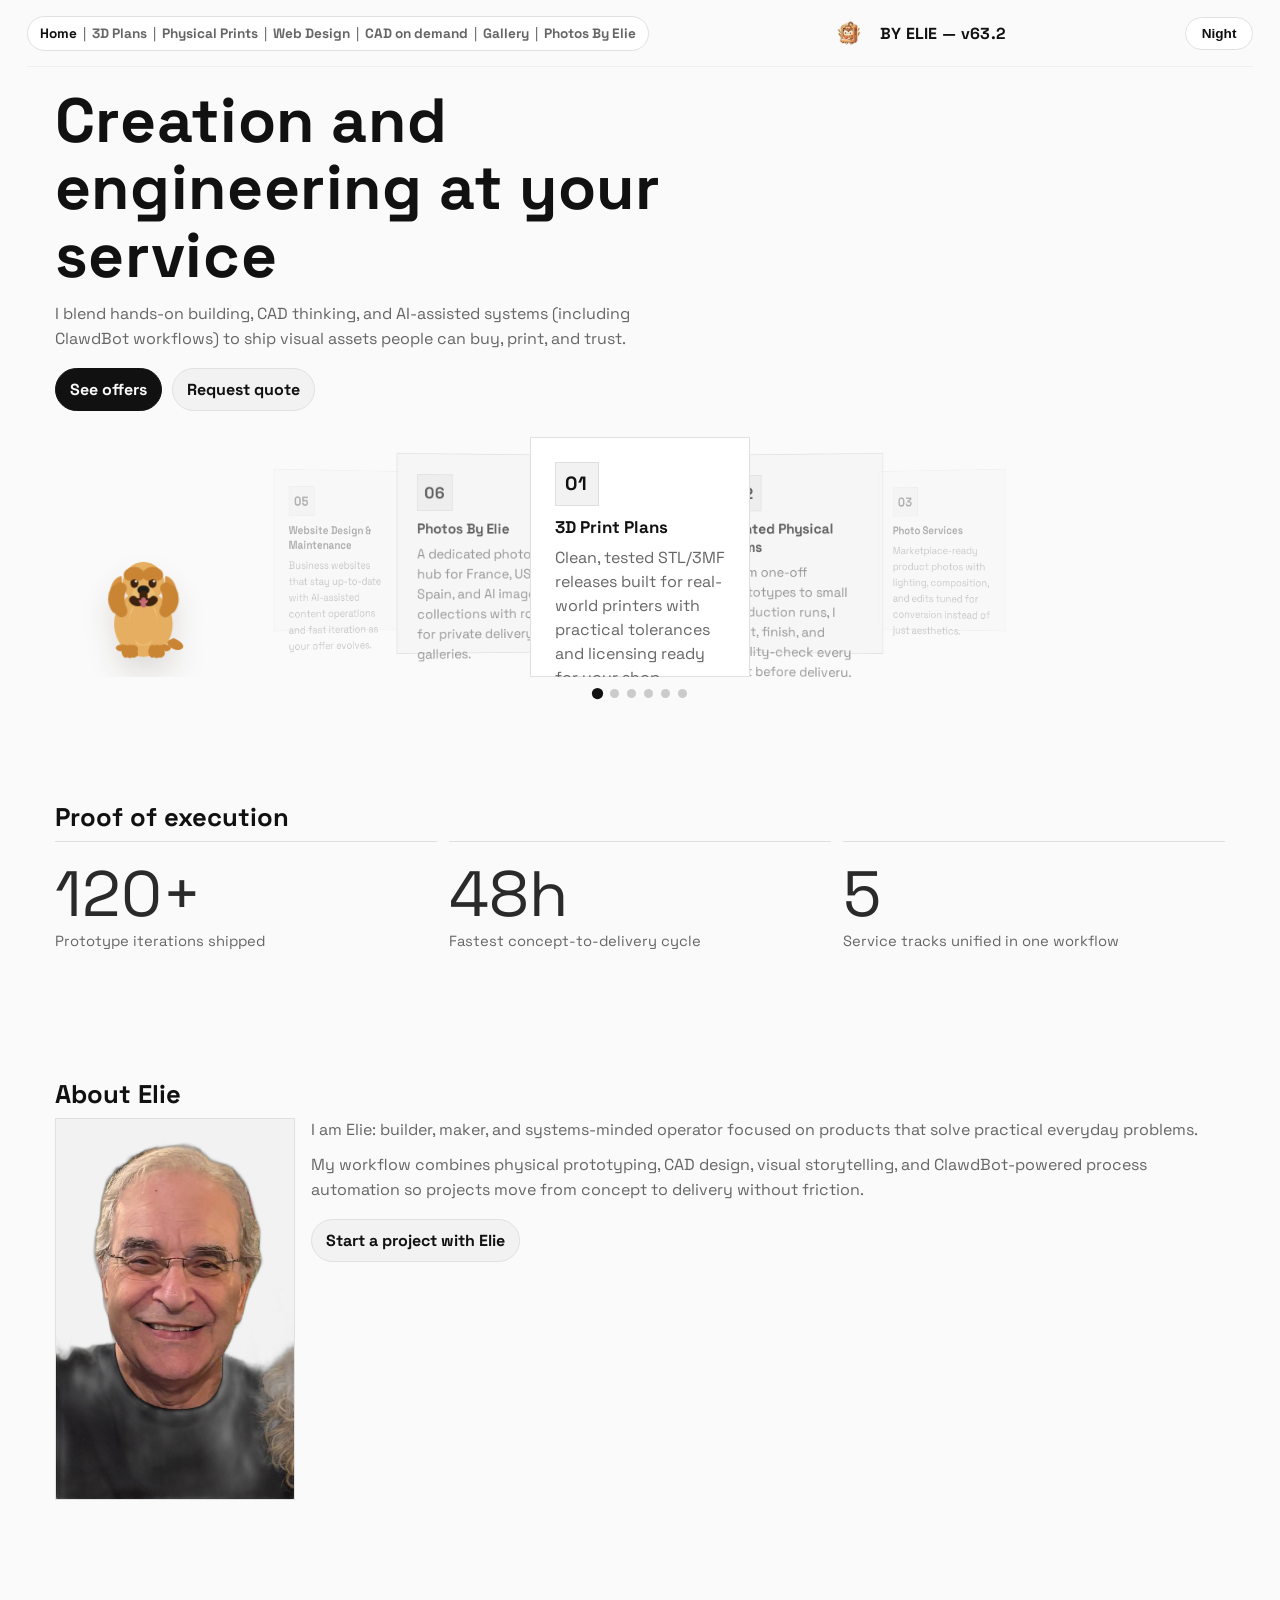
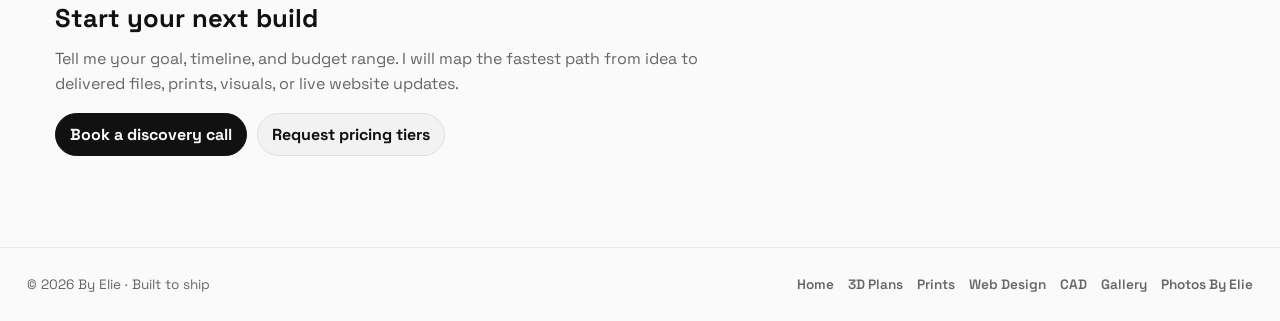
==== index.html @ f73eafbb "byelie: publish Photos By Elie galleries" ====
<!doctype html>
<html lang="en" data-theme="light">
<head>
  <meta charset="utf-8"/>
  <meta name="viewport" content="width=device-width,initial-scale=1"/>
  <title>By Elie | Creator Portfolio</title>
  <meta name="description" content="By Elie is a creator portfolio for practical 3D print plans, physical prints, CAD modeling, Photos By Elie galleries, and lightweight website maintenance."/>
  <meta property="og:title" content="By Elie | Creator Portfolio"/>
  <meta property="og:description" content="By Elie is a creator portfolio for practical 3D print plans, physical prints, CAD modeling, Photos By Elie galleries, and lightweight website maintenance."/>
  <meta property="og:type" content="website"/>
  <meta property="og:url" content="https://ec92009.github.io/byElie/"/>
  <meta property="og:image" content="https://ec92009.github.io/byElie/assets/byelie-logo.png"/>
  <meta name="twitter:card" content="summary"/>
  <link rel="canonical" href="https://ec92009.github.io/byElie/"/>
  <link rel="icon" type="image/png" sizes="512x512" href="./assets/byelie-logo.png" />
  <script>
    (() => {
      try {
        const saved = localStorage.getItem('byelie-theme');
        if (saved === 'light' || saved === 'dark') document.documentElement.dataset.theme = saved;
      } catch {}
    })();
  </script>
  <link rel="stylesheet" href="./shared.css?v=63.2"/>
  <link rel="stylesheet" href="./styles.css?v=63.2"/>
  <link rel="preconnect" href="https://fonts.googleapis.com">
  <link rel="preconnect" href="https://fonts.gstatic.com" crossorigin>
  <link href="https://fonts.googleapis.com/css2?family=Space+Grotesk:wght@400;500;600;700;800&display=swap" rel="stylesheet">
</head>
<body>
  <a class="skip-link" href="#main-content">Skip to content</a>
  <header class="topbar shell">
    <nav class="version-switch" aria-label="Site navigation">
      <a class="is-active" href="./">Home</a> <span>|</span>
      <a href="./plans.html">3D Plans</a> <span>|</span>
      <a href="./prints.html">Physical Prints</a> <span>|</span>
      <a href="./web-design.html">Web Design</a> <span>|</span>
      <a href="./cad-design.html">CAD on demand</a> <span>|</span>
      <a href="./gallery.html">Gallery</a> <span>|</span>
      <a href="https://ec92009.github.io/byElie/PhotosByElie/">Photos By Elie</a>
    </nav>
    <div class="brand"><img class="site-logo" src="./assets/byelie-logo.png" alt="By Elie logo" />BY ELIE — v63.2</div>
    <button class="theme-toggle" type="button" data-theme-toggle><span class="mode-light">Night</span><span class="mode-dark">Day</span></button>
  </header>
  <main id="main-content" class="shell">
    <section class="panel hero hero-home">
      <h1>Creation and engineering at your service</h1>
      <p class="lead">I blend hands-on building, CAD thinking, and AI-assisted systems (including ClawdBot workflows) to ship visual assets people can buy, print, and trust.</p>
      <div class="cta">
        <a class="btn primary" href="#offers">See offers</a>
        <a class="btn secondary" href="#contact">Request quote</a>
      </div>
    </section>
    <section id="offers" class="panel carousel" aria-label="Offerings carousel">
      <div class="carousel-wrap" data-offers-wrap tabindex="0">
        <div class="carousel-track" data-offers-track>
          <article class="card carousel-item" data-offer-item data-href="./plans.html"><div class="service-logo" aria-hidden="true">01</div><h3>3D Print Plans</h3><p>Clean, tested STL/3MF releases built for real-world printers with practical tolerances and licensing ready for your shop.</p></article>
          <article class="card carousel-item" data-offer-item data-href="./prints.html"><div class="service-logo" aria-hidden="true">02</div><h3>Printed Physical Items</h3><p>From one-off prototypes to small production runs, I print, finish, and quality-check every part before delivery.</p></article>
          <article class="card carousel-item" data-offer-item data-href="./gallery.html"><div class="service-logo" aria-hidden="true">03</div><h3>Photo Services</h3><p>Marketplace-ready product photos with lighting, composition, and edits tuned for conversion instead of just aesthetics.</p></article>
          <article class="card carousel-item" data-offer-item data-href="./cad-design.html"><div class="service-logo" aria-hidden="true">04</div><h3>CAD on demand</h3><p>Idea-to-file modeling with revision loops, printability checks, and exports your manufacturer or printer can use immediately.</p></article>
          <article class="card carousel-item" data-offer-item data-href="./web-design.html"><div class="service-logo" aria-hidden="true">05</div><h3>Website Design & Maintenance</h3><p>Business websites that stay up-to-date with AI-assisted content operations and fast iteration as your offer evolves.</p></article>
          <article class="card carousel-item" data-offer-item data-href="https://ec92009.github.io/byElie/PhotosByElie/"><div class="service-logo" aria-hidden="true">06</div><h3>Photos By Elie</h3><p>A dedicated photo hub for France, USA, Spain, and AI image collections with room for private delivery galleries.</p></article>
        </div>
        <div class="carousel-companion" data-spaniel data-state="sleeping" data-sleep-pose="false" aria-hidden="true">
          <svg class="spaniel-figure awake-pose" viewBox="0 0 1024 1024" role="presentation" focusable="false" aria-hidden="true">
            <g class="spaniel-part part-tail">
              <path d="M770 760 C860 800 875 845 820 860 C775 872 730 835 705 790 Z" fill="#C98534"/>
            </g>
            <g class="spaniel-part part-body">
              <ellipse cx="512" cy="640" rx="250" ry="280" fill="#E5AE61"/>
              <path d="M420 500 C455 455 570 455 605 500 C650 560 635 720 585 790 C555 835 470 835 440 790 C390 720 375 560 420 500 Z" fill="#F1C57F"/>
              <ellipse cx="330" cy="845" rx="54" ry="30" fill="#C98534"/>
              <ellipse cx="694" cy="845" rx="54" ry="30" fill="#C98534"/>
              <path d="M500 525 L470 600 L505 585 L480 665 L522 648 L510 740" fill="none" stroke="#E5AE61" stroke-width="18" stroke-linecap="round" stroke-linejoin="round"/>
              <path d="M524 525 L554 600 L519 585 L544 665 L502 648 L514 740" fill="none" stroke="#E5AE61" stroke-width="18" stroke-linecap="round" stroke-linejoin="round"/>
            </g>
            <g class="spaniel-part part-head">
              <circle cx="512" cy="285" r="175" fill="#E5AE61"/>
            </g>
            <g class="spaniel-part part-ears">
              <g class="spaniel-ear ear-leading">
                <path d="M325 230 C240 250 210 355 235 470 C250 540 285 585 345 580 C320 540 322 505 322 465 C322 390 338 305 325 230 Z" fill="#D69342"/>
                <path d="M278 360 C255 400 255 455 285 500" stroke="#C98534" stroke-width="12" fill="none" stroke-linecap="round"/>
                <path d="M318 335 C290 390 292 470 325 530" stroke="#C98534" stroke-width="12" fill="none" stroke-linecap="round"/>
              </g>
              <g class="spaniel-ear ear-trailing">
                <path d="M699 230 C784 250 814 355 789 470 C774 540 739 585 679 580 C704 540 702 505 702 465 C702 390 686 305 699 230 Z" fill="#D69342"/>
                <path d="M746 360 C769 400 769 455 739 500" stroke="#C98534" stroke-width="12" fill="none" stroke-linecap="round"/>
                <path d="M706 335 C734 390 732 470 699 530" stroke="#C98534" stroke-width="12" fill="none" stroke-linecap="round"/>
              </g>
            </g>
            <g class="spaniel-part part-face">
              <ellipse cx="435" cy="290" rx="34" ry="42" fill="#3C220F"/>
              <ellipse cx="589" cy="290" rx="34" ry="42" fill="#3C220F"/>
              <circle cx="448" cy="276" r="10" fill="#ffffff"/>
              <circle cx="602" cy="276" r="10" fill="#ffffff"/>
              <path d="M395 220 Q435 190 470 220" stroke="#C98534" stroke-width="12" fill="none" stroke-linecap="round"/>
              <path d="M554 220 Q589 190 629 220" stroke="#C98534" stroke-width="12" fill="none" stroke-linecap="round"/>
              <ellipse cx="512" cy="385" rx="98" ry="72" fill="#EDBD74"/>
              <ellipse cx="512" cy="350" rx="52" ry="38" fill="#1F1B17"/>
              <path d="M512 388 L512 435" stroke="#3C220F" stroke-width="8" stroke-linecap="round"/>
              <path d="M512 435 C485 462 445 462 425 435" stroke="#3C220F" stroke-width="8" fill="none" stroke-linecap="round"/>
              <path d="M512 435 C539 462 579 462 599 435" stroke="#3C220F" stroke-width="8" fill="none" stroke-linecap="round"/>
              <path d="M472 430 C475 485 550 485 552 430 C535 448 490 448 472 430 Z" fill="#E9838B"/>
              <path d="M512 435 C510 450 510 465 512 478" stroke="#C46B73" stroke-width="5" fill="none" stroke-linecap="round"/>
            </g>
            <g class="spaniel-part part-front">
              <rect x="352" y="620" width="92" height="250" rx="42" fill="#E5AE61"/>
              <rect x="580" y="620" width="92" height="250" rx="42" fill="#E5AE61"/>
              <ellipse cx="398" cy="870" rx="72" ry="40" fill="#E5AE61"/>
              <ellipse cx="626" cy="870" rx="72" ry="40" fill="#E5AE61"/>
              <path d="M365 855 Q355 875 365 892" stroke="#C98534" stroke-width="8" fill="none" stroke-linecap="round"/>
              <path d="M398 852 Q388 875 398 895" stroke="#C98534" stroke-width="8" fill="none" stroke-linecap="round"/>
              <path d="M431 855 Q421 875 431 892" stroke="#C98534" stroke-width="8" fill="none" stroke-linecap="round"/>
              <path d="M593 855 Q583 875 593 892" stroke="#C98534" stroke-width="8" fill="none" stroke-linecap="round"/>
              <path d="M626 852 Q616 875 626 895" stroke="#C98534" stroke-width="8" fill="none" stroke-linecap="round"/>
              <path d="M659 855 Q649 875 659 892" stroke="#C98534" stroke-width="8" fill="none" stroke-linecap="round"/>
            </g>
          </svg>
          <svg class="spaniel-figure sleeping-pose" viewBox="0 0 512 260" role="presentation" focusable="false" aria-hidden="true">
            <g class="spaniel-part part-body">
              <path fill="#E5AE61" d="M115 150 C95 95, 125 55, 205 48 C255 44, 290 60, 328 58 C390 54, 450 75, 462 128 C473 175, 452 208, 404 210 L170 210 C130 210, 105 188, 108 165 C110 158, 112 154, 115 150 Z"/>
            </g>
            <g class="spaniel-part part-tail">
              <path fill="#D69342" d="M104 152 C58 162, 42 195, 58 220 C71 239, 111 244, 136 230 C149 222, 153 206, 144 192 C134 177, 122 165, 104 152 Z"/>
              <path fill="#D69342" d="M70 188 C52 182, 40 184, 31 194 C42 194, 49 198, 57 206 C61 200, 65 194, 70 188 Z"/>
            </g>
            <g class="spaniel-part part-head">
              <circle cx="377" cy="123" r="66" fill="#E5AE61"/>
            </g>
            <g class="spaniel-part part-ears">
              <path fill="#D69342" d="M438 102 C465 104, 485 123, 490 148 C495 170, 491 196, 477 201 C468 205, 457 202, 448 195 C453 179, 455 161, 452 141 C449 126, 444 114, 438 102 Z"/>
              <path fill="#D69342" d="M309 87 C283 92, 266 112, 263 139 C260 164, 268 196, 284 208 C293 215, 306 214, 320 208 C311 190, 308 170, 309 150 C310 126, 314 106, 309 87 Z"/>
            </g>
            <g class="spaniel-part part-face">
              <ellipse cx="374" cy="155" rx="48" ry="30" fill="#EDBD74"/>
              <circle cx="352" cy="118" r="12" fill="#3C220F"/>
              <circle cx="405" cy="118" r="12" fill="#3C220F"/>
              <circle cx="347" cy="112" r="4" fill="#FFFFFF"/>
              <circle cx="400" cy="112" r="4" fill="#FFFFFF"/>
              <ellipse cx="377" cy="145" rx="18" ry="13" fill="#1F1B17"/>
              <path d="M377 156 L377 168" stroke="#3C220F" stroke-width="5"/>
              <path d="M377 168 C365 181, 348 181, 339 169" stroke="#3C220F" stroke-width="5" fill="none"/>
              <path d="M377 168 C389 181, 406 181, 415 169" stroke="#3C220F" stroke-width="5" fill="none"/>
              <path fill="#E9838B" d="M365 170 C364 188, 390 190, 390 171 C384 176, 371 176, 365 170 Z"/>
            </g>
            <g class="spaniel-part part-front">
              <ellipse cx="320" cy="194" rx="34" ry="20" fill="#EDBD74"/>
              <ellipse cx="423" cy="194" rx="34" ry="20" fill="#EDBD74"/>
            </g>
          </svg>
          <span class="spaniel-z">z</span>
        </div>
      </div>
      <div class="carousel-dots" data-offers-dots aria-label="Offerings pagination"></div>
    </section>
    <section class="panel metrics" id="proof">
      <h2>Proof of execution</h2>
      <div class="metrics-grid">
        <article class="metric"><span class="metric-value" data-count="120" data-suffix="+">0</span><span class="metric-label">Prototype iterations shipped</span></article>
        <article class="metric"><span class="metric-value" data-count="48" data-suffix="h">0</span><span class="metric-label">Fastest concept-to-delivery cycle</span></article>
        <article class="metric"><span class="metric-value" data-count="5" data-suffix="">0</span><span class="metric-label">Service tracks unified in one workflow</span></article>
      </div>
    </section>
    <section class="panel" id="about">
      <h2>About Elie</h2>
      <div class="about-grid">
        <img class="about-photo" src="./assets/elie-profile-nobg.png" alt="Portrait of Elie" loading="lazy" />
        <div class="about-text">
          <p>I am Elie: builder, maker, and systems-minded operator focused on products that solve practical everyday problems.</p>
          <p>My workflow combines physical prototyping, CAD design, visual storytelling, and ClawdBot-powered process automation so projects move from concept to delivery without friction.</p>
          <div class="cta"><a class="btn secondary" href="#contact">Start a project with Elie</a></div>
        </div>
      </div>
    </section>
    <section class="panel" id="contact">
      <h2>Start your next build</h2>
      <p class="lead">Tell me your goal, timeline, and budget range. I will map the fastest path from idea to delivered files, prints, visuals, or live website updates.</p>
      <div class="cta"><a class="btn primary" href="mailto:">Book a discovery call</a><a class="btn secondary" href="./plans.html">Request pricing tiers</a></div>
    </section>
  </main>
  <footer class="site-footer">
    <div class="shell">
      <p class="footer-note">© 2026 By Elie &middot; Built to ship</p>
      <nav class="footer-nav" aria-label="Footer navigation">
        <a href="./">Home</a>
        <a href="./plans.html">3D Plans</a>
        <a href="./prints.html">Prints</a>
        <a href="./web-design.html">Web Design</a>
        <a href="./cad-design.html">CAD</a>
        <a href="./gallery.html">Gallery</a>
        <a href="https://ec92009.github.io/byElie/PhotosByElie/">Photos By Elie</a>
      </nav>
    </div>
  </footer>
  <script>
    const root=document.documentElement;
    const key='byelie-theme';
    const btn=document.querySelector('[data-theme-toggle]');
    btn?.addEventListener('click',()=>{
      root.dataset.theme=root.dataset.theme==='light'?'dark':'light';
      localStorage.setItem(key,root.dataset.theme);
    });

    const offersWrap=document.querySelector('[data-offers-wrap]');
    const offersTrack=document.querySelector('[data-offers-track]');
    const offerItems=Array.from(document.querySelectorAll('[data-offer-item]'));
    const offersDots=document.querySelector('[data-offers-dots]');
    const prevBtn=document.querySelector('[data-offers-prev]');
    const nextBtn=document.querySelector('[data-offers-next]');
    const spaniel=document.querySelector('[data-spaniel]');
    const spanielSleepText=spaniel?.querySelector('.spaniel-z');

    if(offersWrap && offersTrack && offerItems.length){
      offersWrap.classList.add('is-enhanced');
      let activeIndex=0;
      const total=offerItems.length;
      let currentProfile=null;
      const wrapIndex=(n)=>((n%total)+total)%total;
      const relOffset=(index)=>{
        let d=index-activeIndex;
        if(d>total/2) d-=total;
        if(d<-total/2) d+=total;
        return d;
      };

      const updateDots=()=> {
        offersDots?.querySelectorAll('.carousel-dot').forEach((dot,i)=>{
          const on=i===activeIndex;
          dot.classList.toggle('is-active',on);
          dot.setAttribute('aria-current',on?'true':'false');
        });
      };

      const profile=()=>{
        const wrapWidth=Math.max(offersWrap.clientWidth,280);
        const viewportHeight=window.innerHeight||900;
        const compact=wrapWidth<560;
        const medium=wrapWidth<900;
        const cardWidth=compact
          ? Math.max(210,Math.min(wrapWidth-20,wrapWidth*.56))
          : medium
            ? Math.min(Math.max(wrapWidth*.32,250),wrapWidth-56)
            : Math.min(Math.max(wrapWidth*.17,220),340);
        const cardHeight=Math.round(
          Math.min(
            Math.max(cardWidth*(compact?0.82:0.72),240),
            viewportHeight*(compact?0.42:0.5),
            medium?360:430
          )
        );
        offersWrap.style.setProperty('--carousel-card-width',`${Math.round(cardWidth)}px`);
        offersWrap.style.setProperty('--carousel-card-height',`${cardHeight}px`);
        offersWrap.style.setProperty('--carousel-height',`${cardHeight}px`);
        offersWrap.style.setProperty('--carousel-perspective',`${Math.max(1200,Math.round(wrapWidth*2.6))}px`);
        offersWrap.style.setProperty('--companion-left',compact?'-190px':'14px');
        return {
          wrapWidth,
          companionLeft:compact?-190:14,
          cardWidth,
          cardHeight,
          spanielWidth:Math.round(Math.min(Math.max(cardHeight*.62,84),188)),
          tx:Math.round(Math.min(wrapWidth*(compact?0.34:medium?0.33:0.29),cardWidth*(compact?0.42:medium?0.56:0.72))),
          tz:Math.round(Math.min(Math.max(cardWidth*(compact?0.2:medium?0.25:0.33),72),220)),
          ry:compact?12:medium?16:18,
          scStep:compact?0.1:medium?0.12:0.15,
          minScale:compact?0.76:medium?0.68:0.62,
          minOpacity:compact?0.26:0.2,
          maxDepth:compact?1:2
        };
      };

      const render=()=>{
        const p=profile();
        currentProfile=p;
        offersTrack.style.transform='none';
        offerItems.forEach((item,index)=>{
          const off=relOffset(index);
          const abs=Math.abs(off);
          const tx=off*p.tx;
          const tz=-abs*p.tz;
          const ry=off*-p.ry;
          const sc=Math.max(p.minScale,1-abs*p.scStep);
          item.style.transform=`translateX(-50%) translateX(${tx}px) translateZ(${tz}px) rotateY(${ry}deg) scale(${sc})`;
          item.style.opacity=abs>p.maxDepth?'0':String(Math.max(p.minOpacity,1-abs*.34));
          item.style.zIndex=String(40-abs*10);
          item.classList.toggle('is-active',off===0);
        });
        updateDots();
      };

      const motionQuery=window.matchMedia('(prefers-reduced-motion: reduce)');
      const sleepMorphDelay=1200;
      let companionStopped=false;
      let companionAnimating=false;
      let companionTimer=null;
      const companionTimeouts=new Set();
      const queueCompanion=(fn,delay)=>{
        const id=window.setTimeout(()=>{
          companionTimeouts.delete(id);
          fn();
        },delay);
        companionTimeouts.add(id);
        return id;
      };
      const clearCompanionTimeouts=()=>{
        companionTimeouts.forEach((id)=>window.clearTimeout(id));
        companionTimeouts.clear();
      };
      const setSpanielState=(state)=>{
        if(!spaniel) return;
        spaniel.dataset.state=state;
      };
      const setSpanielSleepUi=({showText=false,canWake=false,text='Zzzz'}={})=>{
        if(!spaniel) return;
        spaniel.dataset.showSleepText=showText?'true':'false';
        spaniel.dataset.canWake=canWake?'true':'false';
        if(spanielSleepText) spanielSleepText.textContent=text;
      };
      const setSpanielSleepPose=(active)=>{
        if(!spaniel) return;
        spaniel.dataset.sleepPose=active?'true':'false';
      };
      const setSpanielX=(value)=>{
        if(!spaniel) return;
        spaniel.style.setProperty('--companion-x',`${Math.round(value)}px`);
      };
      const restSpaniel=({showText=false,canWake=false,useSleepPose=false}={})=>{
        clearCompanionTimeouts();
        companionAnimating=false;
        setSpanielX(0);
        if(spaniel) spaniel.dataset.compactCycle='false';
        setSpanielState('sleeping');
        setSpanielSleepPose(useSleepPose);
        setSpanielSleepUi({showText,canWake});
      };
      const stopSpaniel=()=>{
        if(companionStopped) return;
        companionStopped=true;
        if(companionTimer!==null){
          window.clearInterval(companionTimer);
          companionTimer=null;
        }
        restSpaniel({showText:true,canWake:true,useSleepPose:true});
      };
      const wakeSpaniel=()=>{
        if(!spaniel || !companionStopped) return;
        companionStopped=false;
        setSpanielState('sleeping');
        setSpanielSleepPose(false);
        setSpanielSleepUi({showText:false,canWake:false});
        if(companionTimer===null && !motionQuery.matches){
          companionTimer=window.setInterval(runSpanielCycle,5000);
        }
        queueCompanion(runSpanielCycle,sleepMorphDelay);
      };

      const setActive=(i)=>{
        activeIndex=wrapIndex(i);
        render();
      };

      /* Build dots */
      if(offersDots){
        offersDots.innerHTML='';
        offerItems.forEach((item,index)=>{
          const dot=document.createElement('button');
          dot.type='button';
          dot.className='carousel-dot';
          const label=item.querySelector('h3')?.textContent||`offer ${index+1}`;
          dot.setAttribute('aria-label',`Show ${label}`);
          dot.addEventListener('click',()=>setActive(index));
          offersDots.append(dot);
        });
      }

      prevBtn?.addEventListener('click',()=>setActive(activeIndex-1));
      nextBtn?.addEventListener('click',()=>setActive(activeIndex+1));

      /* Keyboard navigation */
      offersWrap.addEventListener('keydown',(e)=>{
        if(e.key==='ArrowLeft'){e.preventDefault();setActive(activeIndex-1);}
        if(e.key==='ArrowRight'){e.preventDefault();setActive(activeIndex+1);}
      });

      let wheelDeltaX=0;
      let wheelResetTimer=null;
      const carouselInView=()=>{
        const r=offersWrap.getBoundingClientRect();
        const vh=window.innerHeight||document.documentElement.clientHeight;
        return r.top < vh*0.8 && r.bottom > vh*0.2;
      };
      const spanielPushX=()=>{
        const p=currentProfile || profile();
        const compact=p.wrapWidth<560;
        const baseLeft=p.companionLeft;
        const centerCardLeft=(p.wrapWidth-p.cardWidth)/2;
        const grabEdge=compact?centerCardLeft+p.cardWidth:centerCardLeft;
        const targetLeft=grabEdge-(p.spanielWidth/2);
        const maxLeft=p.wrapWidth-p.spanielWidth-baseLeft-8;
        return Math.round(Math.min(maxLeft,Math.max(0,targetLeft-baseLeft)));
      };
      const runSpanielCycle=()=>{
        if(!spaniel || companionStopped || companionAnimating || motionQuery.matches || document.hidden || !carouselInView()) return;
        const p=currentProfile || profile();
        companionAnimating=true;
        spaniel.dataset.compactCycle=p.wrapWidth<560?'true':'false';
        setSpanielSleepPose(false);
        setSpanielSleepUi({showText:false,canWake:false});
        setSpanielState('pulling');
        setSpanielX(spanielPushX());
        const compactCycle=p.wrapWidth<560;
        const tugDelay=compactCycle?2560:1020;
        queueCompanion(()=>{
          if(companionStopped) return;
          setSpanielState('dragging');
          setActive(activeIndex+1);
          setSpanielX(0);
        },tugDelay);
        queueCompanion(()=>{
          companionAnimating=false;
          restSpaniel();
        },tugDelay+(compactCycle?1400:700));
      };
      spaniel?.addEventListener('pointerdown',(e)=>{
        if(!companionStopped) return;
        e.preventDefault();
        e.stopPropagation();
        wakeSpaniel();
      });
      spaniel?.addEventListener('touchstart',(e)=>{
        if(!companionStopped) return;
        e.preventDefault();
        e.stopPropagation();
        wakeSpaniel();
      },{passive:false});
      offersWrap.addEventListener('wheel',(e)=>{
        if(!carouselInView()) return;
        const mostlyHorizontal = Math.abs(e.deltaX) > Math.abs(e.deltaY) * 1.35;
        const horizontalIntent = mostlyHorizontal || (e.shiftKey && Math.abs(e.deltaY)>0);
        if(!horizontalIntent) return;
        e.preventDefault();
        wheelDeltaX += mostlyHorizontal ? e.deltaX : e.deltaY;
        if(Math.abs(wheelDeltaX) > 34){
          setActive(activeIndex + (wheelDeltaX > 0 ? 1 : -1));
          wheelDeltaX = 0;
        }
        clearTimeout(wheelResetTimer);
        wheelResetTimer=setTimeout(()=>{wheelDeltaX=0;},120);
      },{passive:false});

      let touchStartX=null;
      offersWrap.addEventListener('touchstart',(e)=>{touchStartX=e.touches[0]?.clientX??null;},{passive:true});
      offersWrap.addEventListener('touchstart',(e)=>{
        if(!e.target.closest('[data-spaniel]')) stopSpaniel();
      },{passive:true});
      offersWrap.addEventListener('touchend',(e)=>{
        if(touchStartX===null) return;
        const endX=e.changedTouches[0]?.clientX??touchStartX;
        const dx=endX-touchStartX;
        if(Math.abs(dx)>32) setActive(activeIndex+(dx<0?1:-1));
        touchStartX=null;
      },{passive:true});

      /* Mouse / pointer drag (desktop) */
      let pointerStartX=null;
      let pointerDragging=false;
      let dragMoved=false;
      offersWrap.addEventListener('pointerdown',(e)=>{
        if(e.pointerType==='mouse' && e.button!==0) return;
        if(!e.target.closest('[data-spaniel]')) stopSpaniel();
        pointerStartX=e.clientX;
        pointerDragging=true;
        dragMoved=false;
        offersWrap.classList.add('is-dragging');
      });
      offersWrap.addEventListener('pointermove',(e)=>{
        if(!pointerDragging || pointerStartX===null) return;
        const dx=e.clientX-pointerStartX;
        if(Math.abs(dx)>8) dragMoved=true;
      });
      offersWrap.addEventListener('pointerup',(e)=>{
        if(!pointerDragging || pointerStartX===null) return;
        const dx=e.clientX-pointerStartX;
        if(Math.abs(dx)>28) setActive(activeIndex+(dx<0?1:-1));
        pointerStartX=null;
        pointerDragging=false;
        offersWrap.classList.remove('is-dragging');
      });
      offersWrap.addEventListener('pointerleave',()=>{
        pointerStartX=null;
        pointerDragging=false;
        offersWrap.classList.remove('is-dragging');
      });
      offersWrap.addEventListener('pointercancel',()=>{
        pointerStartX=null;
        pointerDragging=false;
        offersWrap.classList.remove('is-dragging');
      });

      offerItems.forEach((item, index)=>{
        item.addEventListener('click',(e)=>{
          if(dragMoved) return;
          const off=relOffset(index);
          if(off !== 0) {
            e.preventDefault();
            setActive(index);
            return;
          }
          const interactive=e.target.closest('a,button,input,textarea,select,label');
          if(interactive) return;
          const href=item.dataset.href || item.querySelector('a[href]')?.getAttribute('href');
          if(href) window.location.href=href;
        });
      });

      window.addEventListener('resize',render);
      if('ResizeObserver' in window){
        const resizeObserver=new ResizeObserver(render);
        resizeObserver.observe(offersWrap);
      }
      render();
      restSpaniel();
      if(spaniel && !motionQuery.matches){
        companionTimer=window.setInterval(runSpanielCycle,5000);
      }
    }

    const metricEls=[...document.querySelectorAll('.metric-value')];
    if(metricEls.length){
      const runCounter=(el)=>{
        const target=parseInt(el.dataset.count||'0',10);
        const suffix=el.dataset.suffix||'';
        const duration=900;
        const start=performance.now();
        const tick=(now)=>{
          const p=Math.min(1,(now-start)/duration);
          const eased=1-Math.pow(1-p,3);
          el.textContent=`${Math.round(target*eased)}${suffix}`;
          if(p<1) requestAnimationFrame(tick);
        };
        requestAnimationFrame(tick);
      };
      const io=new IntersectionObserver((entries)=>{
        entries.forEach((entry)=>{
          if(!entry.isIntersecting) return;
          runCounter(entry.target);
          io.unobserve(entry.target);
        });
      },{threshold:.45});
      metricEls.forEach((el)=>io.observe(el));
    }
  </script>
</body></html>
---- shared.css ----
:root {
  --bg:#0e0e0e;
  --surface:#1c1c1c;
  --surface-2:#252525;
  --text:#f0f0f0;
  --muted:#a8a8a8;
  --line:#303030;
  --brand:#f0f0f0;
  --brand-2:#909090;
  --accent:#252525;
  --btn-primary-fg:#0e0e0e;
  --radius:0;
  --page-gutter:clamp(12px,2.1vw,28px);
  --panel-inline:clamp(16px,2.2vw,28px);
  --panel-block:clamp(24px,5dvh,60px);
  --hero-min-height:clamp(420px,calc(100dvh - 118px),760px);
}
html[data-theme="light"]{
  --bg:#fafafa;
  --surface:#ffffff;
  --surface-2:#f2f2f2;
  --text:#111111;
  --muted:#666666;
  --line:#e0e0e0;
  --brand:#111111;
  --brand-2:#666666;
  --accent:#e0e0e0;
  --btn-primary-fg:#ffffff;
}
*{box-sizing:border-box}
html,body{max-width:100%;overflow-x:clip}
body{
  margin:0;
  font-family:"Space Grotesk",Inter,ui-sans-serif,system-ui,-apple-system,sans-serif;
  color:var(--text);
  background:var(--bg);
}
.panel{
  padding:var(--panel-block) var(--panel-inline);
}
.panel > *{position:relative;z-index:1}
.skip-link{position:absolute;left:12px;top:-42px;z-index:99;background:var(--text);color:var(--bg);padding:8px 12px;border-radius:999px;text-decoration:none;font-weight:700}
.skip-link:focus{top:10px}
.shell{width:min(1480px,calc(100dvw - (var(--page-gutter) * 2)));margin:auto}
.topbar{
  position:sticky;top:0;z-index:20;
  display:flex;gap:10px;align-items:center;justify-content:space-between;
  padding:12px 0;
  backdrop-filter:blur(10px);
  background:color-mix(in srgb,var(--bg) 76%,transparent);
  border-bottom:1px solid color-mix(in srgb,var(--line) 45%,transparent);
}
.brand{display:flex;align-items:center;gap:10px;font-weight:800;letter-spacing:.02em}
.site-logo{width:42px;height:42px;border-radius:12px;border:1px solid rgba(255,255,255,.22);object-fit:cover}
.version-switch,.theme-toggle{border:1px solid var(--line);border-radius:999px;background:var(--surface);padding:8px 12px;font-size:.85rem;color:var(--text)}
.version-switch{display:inline-flex;gap:6px;align-items:center}
.version-switch a{text-decoration:none;color:var(--muted);font-weight:700}
.version-switch a.is-active{color:var(--brand)}
.version-switch span{color:var(--muted)}

html[data-theme="light"] .mode-dark { display: none; }
html[data-theme="dark"] .mode-light { display: none; }
.theme-toggle { font-weight: 700; width: 68px; text-align: center; }

main{padding:clamp(4px,1dvh,10px) 0 clamp(30px,5dvh,42px);display:grid;gap:clamp(8px,1.4dvh,14px)}
h1{margin:0;line-height:1.08;font-size:clamp(2rem,4vw,3.2rem);max-width:18ch}
h2{margin:0 0 8px;font-size:clamp(1.25rem,2vw,1.8rem)}
.lead{margin:12px 0 0;color:var(--muted);max-width:68ch;line-height:1.58}
.cta{display:flex;gap:10px;flex-wrap:wrap;margin-top:16px}
.btn{display:inline-flex;text-decoration:none;padding:10px 14px;border-radius:999px;border:1px solid var(--line);font-weight:700;transition:transform .14s ease,box-shadow .14s ease,background-color .14s ease}
.btn.primary{
  background-color:var(--text);
  color:var(--bg);
  border-color:var(--text);
}
.btn.secondary{background:var(--surface-2);color:var(--text)}
.btn:hover{transform:translateY(-1px);box-shadow:0 10px 22px rgba(0,0,0,.15)}
.grid{display:grid;gap:12px;grid-template-columns:repeat(2,1fr)}
.carousel-btn{
  display:inline-flex;align-items:center;justify-content:center;
  width:36px;height:36px;padding:0;
  border-radius:999px;
  border:1px solid var(--line);
  background:var(--surface);
  color:var(--text);
  font-size:1.1rem;
  cursor:pointer;
  transition:transform .14s ease,background-color .14s ease,box-shadow .14s ease;
}
.carousel-btn:hover{background:var(--surface-2);transform:translateY(-1px);box-shadow:0 4px 14px rgba(0,0,0,.14)}
.carousel-wrap{
  position:relative;
  overflow-x:auto;
  overflow-y:hidden;
  touch-action:pan-y;
  -webkit-overflow-scrolling:touch;
  cursor:grab;
}
.carousel-wrap.is-dragging{cursor:grabbing;}
.carousel-track{
  display:flex;
  gap:12px;
  width:max-content;
  min-width:100%;
  padding:0 2px;
}
.carousel-item{
  position:relative;
  width:var(--carousel-card-width,min(440px,calc(100% - 20px)));
  max-width:var(--carousel-card-width,min(440px,calc(100% - 20px)));
  min-height:var(--carousel-card-height,220px);
  transition:transform .42s cubic-bezier(.22,.65,.2,1),opacity .24s ease,filter .24s ease;
  pointer-events:auto;
  flex:0 0 var(--carousel-card-width,min(440px,calc(100% - 20px)));
  transform-origin:50% 40%;
  text-decoration:none;
  color:inherit;
  cursor:pointer;
}
.carousel-wrap.is-enhanced{
  height:var(--carousel-height,clamp(240px,52vw,340px));
  perspective:var(--carousel-perspective,1700px);
  transform-style:preserve-3d;
  overflow:hidden;
  isolation:isolate;
}
.carousel-wrap.is-enhanced .carousel-track{
  position:relative;
  height:100%;
  width:100%;
  transform-style:preserve-3d;
  display:block;
  min-width:0;
  padding:0;
}
.carousel-wrap.is-enhanced .carousel-item{
  position:absolute;
  top:0;
  left:50%;
  height:100%;
  min-height:0;
  pointer-events:none;
  flex:none;
}
.carousel-wrap.is-enhanced .carousel-item.is-active{pointer-events:auto}
.carousel-wrap.is-enhanced .carousel-companion{
  position:absolute;
  left:var(--companion-left,14px);
  bottom:8px;
  width:clamp(84px,calc(var(--carousel-card-height,220px) * .62),188px);
  height:clamp(68px,calc(var(--carousel-card-height,220px) * .5),150px);
  transform:translate3d(var(--companion-x,0px),0,0);
  transition:transform .42s cubic-bezier(.22,.65,.2,1),opacity .24s ease;
  transform-origin:18% 88%;
  z-index:55;
  pointer-events:none;
  overflow:visible;
}
.carousel-wrap.is-enhanced .carousel-companion[data-state="pulling"]{
  transition-duration:.63s,.24s;
}
.carousel-wrap.is-enhanced .carousel-companion[data-compact-cycle="true"][data-state="pulling"]{
  transition-duration:1.26s,.24s;
}
.carousel-wrap.is-enhanced .carousel-companion[data-state="dragging"]{
  transition-duration:.62s,.24s;
}
.carousel-wrap.is-enhanced .carousel-companion[data-compact-cycle="true"][data-state="dragging"]{
  transition-duration:1.24s,.24s;
}
.carousel-wrap.is-enhanced .carousel-companion[data-can-wake="true"]{
  pointer-events:auto;
  cursor:pointer;
}
.carousel-companion .spaniel-figure{
  position:absolute;
  inset:0;
  display:block;
  width:100%;
  height:100%;
  overflow:visible;
  object-fit:contain;
  object-position:left bottom;
  filter:drop-shadow(0 16px 14px rgba(40,24,10,.12));
  transition:opacity 1.02s ease,transform 1.2s cubic-bezier(.22,.65,.2,1);
}
.carousel-companion .spaniel-figure *{
  vector-effect:non-scaling-stroke;
}
.carousel-companion .spaniel-figure.sleeping-pose{transform:translate(-8px,10px) scale(.86)}
.carousel-companion .spaniel-figure.awake-pose{transform:translate(0,0) scale(1)}
.carousel-companion[data-sleep-pose="true"] .spaniel-figure.awake-pose{transform:translate(14px,10px) scale(.9)}
.carousel-companion[data-sleep-pose="true"] .spaniel-figure.sleeping-pose{transform:translate(0,0) scale(1)}
.carousel-companion[data-sleep-pose="true"]{
  width:clamp(96px,calc(var(--carousel-card-height,220px) * .72),210px);
}
.carousel-companion .spaniel-part{
  opacity:1;
  transform:translate3d(0,0,0) scale(1) rotate(0deg);
  transform-box:fill-box;
  transform-origin:center;
  transition:opacity .72s ease var(--part-delay,0s),transform 1.2s cubic-bezier(.22,.65,.2,1) var(--part-delay,0s);
}
.carousel-companion .part-tail{--part-delay:0s;transform-origin:20% 78%}
.carousel-companion .part-body{--part-delay:.08s;transform-origin:48% 62%}
.carousel-companion .part-head{--part-delay:.16s;transform-origin:52% 45%}
.carousel-companion .part-ears{--part-delay:.24s;transform-origin:48% 42%}
.carousel-companion .part-face{--part-delay:.32s;transform-origin:54% 42%}
.carousel-companion .part-front{--part-delay:.4s;transform-origin:52% 78%}
.carousel-companion .sleeping-pose .spaniel-part{
  opacity:0;
}
.carousel-companion .sleeping-pose .part-tail{transform:translate(-30px,24px) rotate(-24deg) scale(.82)}
.carousel-companion .sleeping-pose .part-body{transform:translate(-16px,18px) scale(.88)}
.carousel-companion .sleeping-pose .part-head{transform:translate(22px,20px) scale(.84)}
.carousel-companion .sleeping-pose .part-ears{transform:translate(18px,14px) rotate(8deg) scale(.88)}
.carousel-companion .sleeping-pose .part-face{transform:translate(24px,12px) scale(.78)}
.carousel-companion .sleeping-pose .part-front{transform:translate(-6px,26px) scale(.82)}
.carousel-companion[data-sleep-pose="true"] .sleeping-pose .spaniel-part{
  opacity:1;
  transform:translate3d(0,0,0) scale(1) rotate(0deg);
}
.carousel-companion[data-sleep-pose="true"] .awake-pose .spaniel-part{
  opacity:0;
}
.carousel-companion[data-sleep-pose="true"] .awake-pose .part-tail{transform:translate(30px,24px) rotate(18deg) scale(.78)}
.carousel-companion[data-sleep-pose="true"] .awake-pose .part-body{transform:translate(-20px,18px) scale(.82)}
.carousel-companion[data-sleep-pose="true"] .awake-pose .part-head{transform:translate(18px,30px) scale(.82)}
.carousel-companion[data-sleep-pose="true"] .awake-pose .part-ears{transform:translate(24px,18px) rotate(12deg) scale(.84)}
.carousel-companion[data-sleep-pose="true"] .awake-pose .part-face{transform:translate(18px,20px) scale(.76)}
.carousel-companion[data-sleep-pose="true"] .awake-pose .part-front{transform:translate(-18px,34px) scale(.72)}
.carousel-companion .spaniel-ear{
  transform-box:fill-box;
  transform-origin:18% 10%;
}
.carousel-companion .spaniel-ear.ear-trailing{
  transform-origin:14% 10%;
}
.carousel-companion[data-state="dragging"] .spaniel-ear.ear-trailing{
  animation:spaniel-ear-flick .62s ease-in-out both;
}
.carousel-companion .spaniel-z{
  position:absolute;
  right:4%;
  top:2%;
  font-size:clamp(.86rem,1.8vw,1.12rem);
  font-weight:800;
  letter-spacing:.08em;
  color:color-mix(in srgb,var(--brand) 72%,white 28%);
  opacity:0;
  transition:opacity .24s ease,transform .24s ease;
}
.carousel-companion[data-state="sleeping"][data-show-sleep-text="true"] .spaniel-z{
  opacity:1;
  transform:translateY(0);
}
.carousel-companion[data-state="pulling"] .spaniel-z,
.carousel-companion[data-state="dragging"] .spaniel-z,
.carousel-companion[data-state="returning"] .spaniel-z{
  opacity:0;
  transform:translateY(4px);
}
@keyframes spaniel-ear-flick{
  0%{transform:rotate(0deg)}
  50%{transform:rotate(-78deg) translateY(-6px)}
  100%{transform:rotate(0deg)}
}
.carousel-item .btn{margin-top:12px}
.carousel-item.is-active{pointer-events:auto}
.carousel-item:not(.is-active){filter:saturate(.88) brightness(.96)}
.carousel-item:focus-visible{outline:2px solid color-mix(in srgb,var(--brand) 70%,white 30%);outline-offset:2px}
.card-link-label{
  margin:12px 0 0;
  font-weight:800;
  letter-spacing:.01em;
  color:color-mix(in srgb,var(--brand) 82%,var(--text) 18%);
}
.carousel-item,.carousel-item *{-webkit-user-select:none;user-select:none}
.no-select,.no-select *{-webkit-user-select:none!important;user-select:none!important}
.carousel-dots{display:flex;gap:8px;justify-content:center;margin-top:12px}
.carousel-dot{
  width:9px;
  height:9px;
  padding:0;
  border-radius:999px;
  border:0;
  background:color-mix(in srgb,var(--muted) 45%,transparent);
  opacity:.7;
  transition:transform .16s ease,opacity .16s ease,background-color .16s ease;
  cursor:pointer;
}
.carousel-dot.is-active{opacity:1;transform:scale(1.25);background:var(--brand)}
.card{
  padding:24px;
  background:var(--surface);
  border:1px solid var(--line);
}
.card h3{margin:0 0 8px;font-size:1.06rem}
.card p{margin:0;color:var(--muted);line-height:1.5}
.card .btn{margin-top:10px}
.service-logo{
  width:44px;height:44px;border-radius:0;
  display:inline-flex;align-items:center;justify-content:center;
  margin-bottom:10px;font-size:1.2rem;font-weight:700;
  background:var(--surface-2);
  border:1px solid var(--line);
  color:var(--brand);
  letter-spacing:.04em;
}
.about-grid{display:grid;grid-template-columns:240px 1fr;gap:16px;align-items:start}
.about-photo{width:100%;border-radius:0;border:1px solid var(--line);display:block;background:var(--surface-2)}
.about-text p{margin:0 0 10px;color:var(--muted);line-height:1.55}
.hero{position:relative;overflow:hidden;display:flex;flex-direction:column;justify-content:flex-start}
.hero:not(.hero-home){
  min-height:0;
  padding-top:clamp(10px,1.8dvh,18px);
  padding-bottom:clamp(14px,2.2dvh,24px);
}
.footer-note{font-size:.85rem;color:var(--muted);margin:0}
.site-footer{
  border-top:1px solid color-mix(in srgb,var(--line) 55%,transparent);
  padding:28px 0;
  position:relative;
  z-index:1;
  margin-top:4px;
}
.site-footer .shell{
  display:flex;
  align-items:center;
  justify-content:space-between;
  gap:12px;
  flex-wrap:wrap;
}
.footer-nav{display:flex;gap:14px;flex-wrap:wrap}
.footer-nav a{text-decoration:none;color:var(--muted);font-size:.85rem;font-weight:600;transition:color .14s ease}
.footer-nav a:hover{color:var(--text)}
a:focus-visible,button:focus-visible{outline:2px solid color-mix(in srgb,var(--brand) 75%,white 25%);outline-offset:2px}
@media (max-width:840px){
  html,body{overflow-x:hidden}
  .panel{padding:14px}
  .grid{grid-template-columns:1fr}
  .about-grid{grid-template-columns:1fr}
  .topbar{flex-wrap:wrap;gap:8px;padding:10px 0;align-items:flex-start}
  .version-switch{flex:1 1 100%;max-width:100%;overflow-x:auto;-webkit-overflow-scrolling:touch;white-space:nowrap}
  .theme-toggle{margin-left:auto}
  .brand{font-size:.95rem;max-width:calc(100% - 96px);overflow:hidden;text-overflow:ellipsis;white-space:nowrap}
  .panel,.card,.carousel-wrap,.carousel-item{min-width:0}
  .lead,.card p,h1{overflow-wrap:anywhere}
}
@media (prefers-reduced-motion:reduce){*,*::before,*::after{transition-duration:.01ms!important;animation-duration:.01ms!important;scroll-behavior:auto!important}}
.carousel{position:relative;overflow:hidden}

.hero h1{
  font-family:"Space Grotesk",sans-serif;
  font-size:clamp(2.4rem,6.5vw,5.4rem);
  letter-spacing:.01em;
}
.hero-home{
  min-height:0;
  padding-top:clamp(6px,1.2dvh,12px);
  padding-bottom:clamp(8px,1.6dvh,18px);
  justify-content:flex-start;
}
.hero .lead{max-width:62ch}
.hero-home + .carousel{
  padding-top:0;
}

.metrics-grid{
  display:grid;
  grid-template-columns:repeat(3,minmax(0,1fr));
  gap:12px;
}
.metric{
  background:transparent;
  padding:24px 0;
  border-top:1px solid var(--line);
}
.metric-value{
  display:block;
  font-family:"Space Grotesk",sans-serif;
  font-size:clamp(2.2rem,5vw,4rem);
  line-height:.9;
  color:color-mix(in srgb,var(--text) 88%,var(--accent) 12%);
}
.metric-label{
  display:block;
  margin-top:8px;
  color:var(--muted);
  font-size:.92rem;
  line-height:1.35;
}

@media (max-width:840px){
  .metrics-grid{grid-template-columns:1fr}
  .site-footer .shell{flex-direction:column;align-items:flex-start}
}
---- styles.css ----
body .hero{
  background:var(--bg);
}
@keyframes hero-fade-up{
  from{opacity:0;transform:translateY(18px)}
  to{opacity:1;transform:translateY(0)}
}
.hero h1{animation:hero-fade-up .65s ease both;animation-delay:.14s}
.hero .lead{animation:hero-fade-up .65s ease both;animation-delay:.28s}
.hero .cta{animation:hero-fade-up .65s ease both;animation-delay:.42s}
.hero-home h1{
  font-size:clamp(1.8rem,4.875vw,4.05rem);
}
.hero-home .cta .btn{
  position:relative;
  overflow:hidden;
  isolation:isolate;
  transition:transform .24s ease,box-shadow .24s ease,border-color .24s ease;
}
.hero-home .cta .btn::before{
  content:"";
  position:absolute;
  inset:-1px auto -1px -30%;
  width:40%;
  background:linear-gradient(90deg,transparent,rgba(255,255,255,.3),transparent);
  transform:translateX(-170%) skewX(-18deg);
  transition:transform .45s ease;
  pointer-events:none;
}
.hero-home .cta .btn:hover{
  transform:translateY(-3px) scale(1.03);
  box-shadow:0 14px 28px rgba(0,0,0,.16);
}
.hero-home .cta .btn:hover::before{
  transform:translateX(420%) skewX(-18deg);
}
@media (prefers-reduced-motion:reduce){
  .hero h1,.hero .lead,.hero .cta{animation:none}
  .hero-home .cta .btn::before{
    display:none;
  }
}
body .grid{grid-template-columns:repeat(2,minmax(0,1fr));}
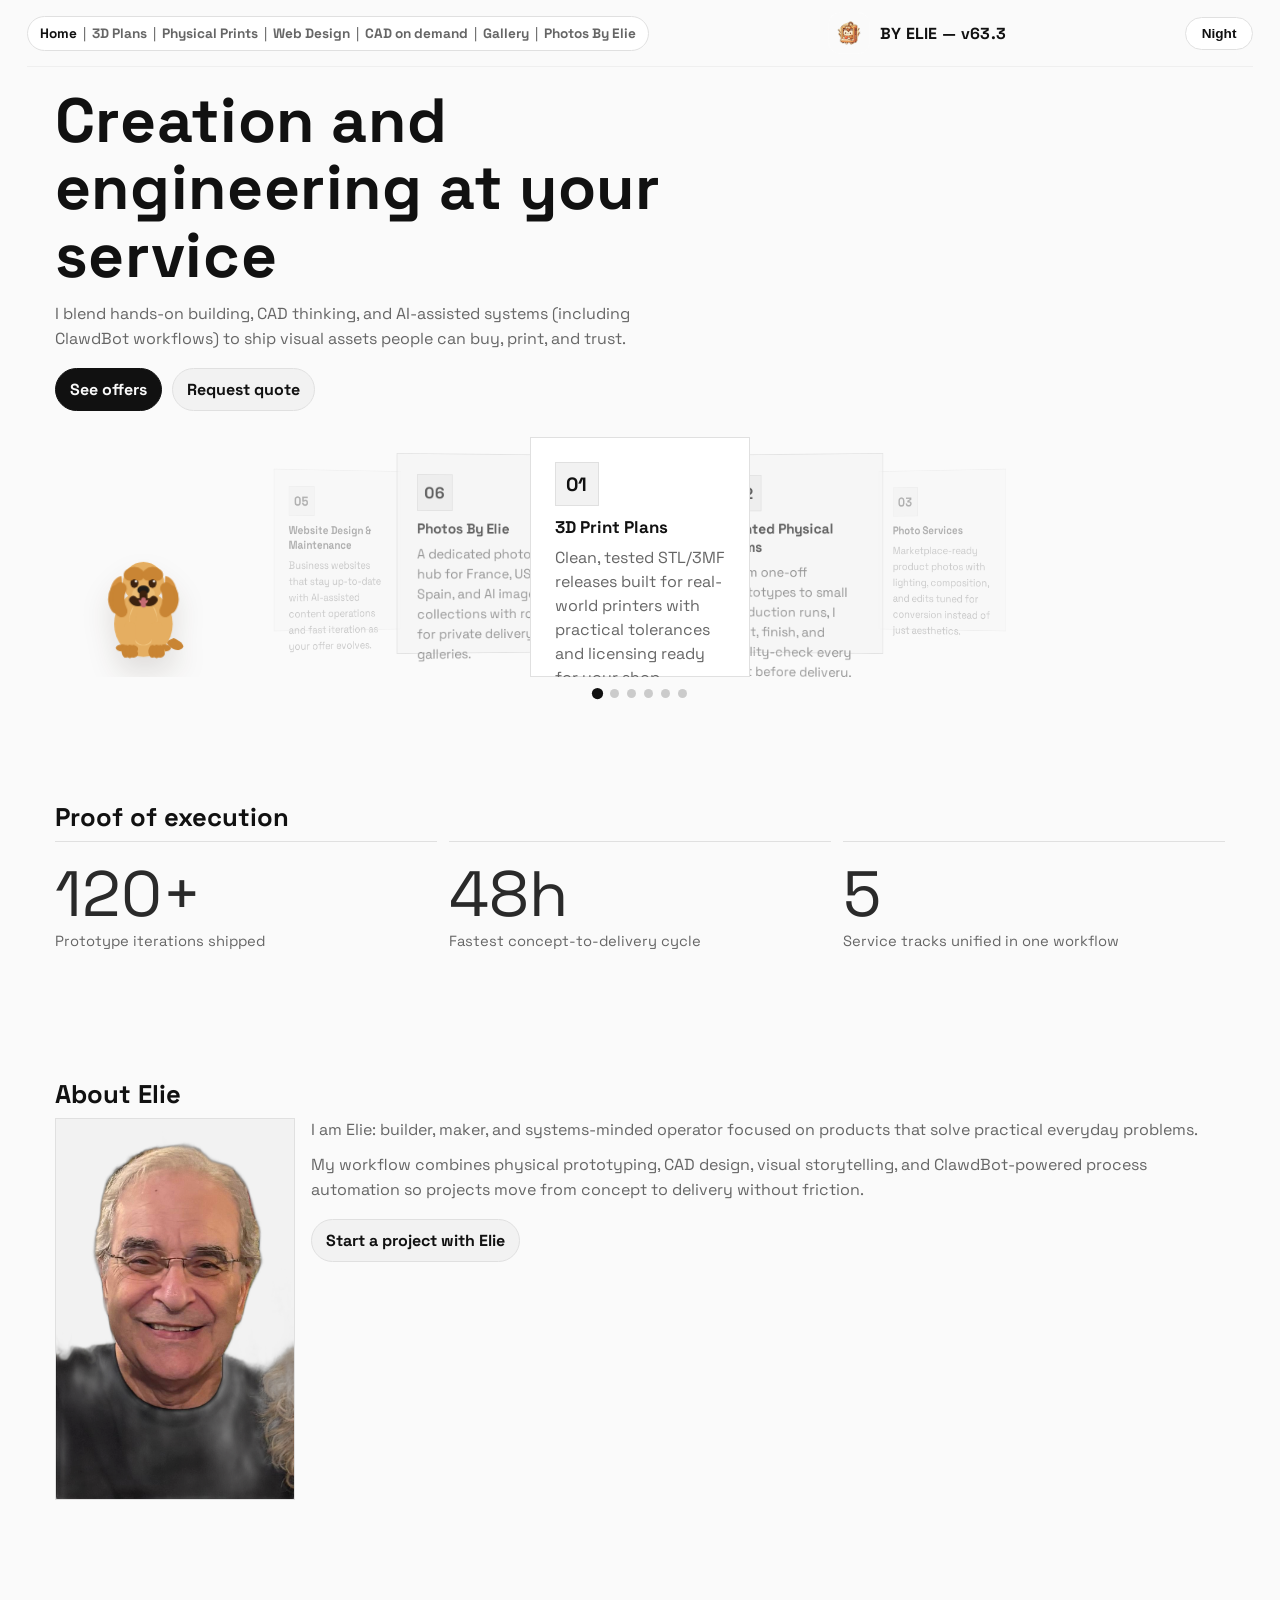
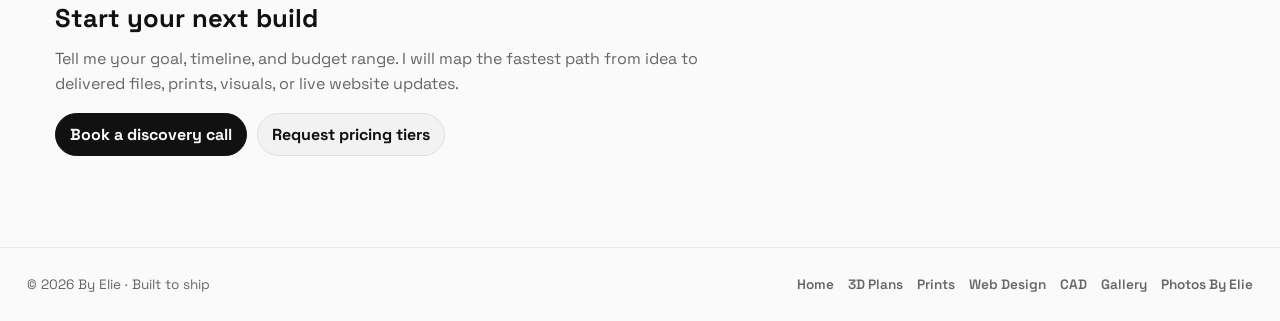
==== commit 834a9231: "byelie: point photos to standalone site" ====
--- a/index.html
+++ b/index.html
@@ -21,8 +21,8 @@
       } catch {}
     })();
   </script>
-  <link rel="stylesheet" href="./shared.css?v=63.2"/>
-  <link rel="stylesheet" href="./styles.css?v=63.2"/>
+  <link rel="stylesheet" href="./shared.css?v=63.3"/>
+  <link rel="stylesheet" href="./styles.css?v=63.3"/>
   <link rel="preconnect" href="https://fonts.googleapis.com">
   <link rel="preconnect" href="https://fonts.gstatic.com" crossorigin>
   <link href="https://fonts.googleapis.com/css2?family=Space+Grotesk:wght@400;500;600;700;800&display=swap" rel="stylesheet">
@@ -37,9 +37,9 @@
       <a href="./web-design.html">Web Design</a> <span>|</span>
       <a href="./cad-design.html">CAD on demand</a> <span>|</span>
       <a href="./gallery.html">Gallery</a> <span>|</span>
-      <a href="https://ec92009.github.io/byElie/PhotosByElie/">Photos By Elie</a>
+      <a href="https://ec92009.github.io/PhotosByElie/">Photos By Elie</a>
     </nav>
-    <div class="brand"><img class="site-logo" src="./assets/byelie-logo.png" alt="By Elie logo" />BY ELIE — v63.2</div>
+    <div class="brand"><img class="site-logo" src="./assets/byelie-logo.png" alt="By Elie logo" />BY ELIE — v63.3</div>
     <button class="theme-toggle" type="button" data-theme-toggle><span class="mode-light">Night</span><span class="mode-dark">Day</span></button>
   </header>
   <main id="main-content" class="shell">
@@ -59,7 +59,7 @@
           <article class="card carousel-item" data-offer-item data-href="./gallery.html"><div class="service-logo" aria-hidden="true">03</div><h3>Photo Services</h3><p>Marketplace-ready product photos with lighting, composition, and edits tuned for conversion instead of just aesthetics.</p></article>
           <article class="card carousel-item" data-offer-item data-href="./cad-design.html"><div class="service-logo" aria-hidden="true">04</div><h3>CAD on demand</h3><p>Idea-to-file modeling with revision loops, printability checks, and exports your manufacturer or printer can use immediately.</p></article>
           <article class="card carousel-item" data-offer-item data-href="./web-design.html"><div class="service-logo" aria-hidden="true">05</div><h3>Website Design & Maintenance</h3><p>Business websites that stay up-to-date with AI-assisted content operations and fast iteration as your offer evolves.</p></article>
-          <article class="card carousel-item" data-offer-item data-href="https://ec92009.github.io/byElie/PhotosByElie/"><div class="service-logo" aria-hidden="true">06</div><h3>Photos By Elie</h3><p>A dedicated photo hub for France, USA, Spain, and AI image collections with room for private delivery galleries.</p></article>
+          <article class="card carousel-item" data-offer-item data-href="https://ec92009.github.io/PhotosByElie/"><div class="service-logo" aria-hidden="true">06</div><h3>Photos By Elie</h3><p>A dedicated photo hub for France, USA, Spain, and AI image collections with room for private delivery galleries.</p></article>
         </div>
         <div class="carousel-companion" data-spaniel data-state="sleeping" data-sleep-pose="false" aria-hidden="true">
           <svg class="spaniel-figure awake-pose" viewBox="0 0 1024 1024" role="presentation" focusable="false" aria-hidden="true">
@@ -189,7 +189,7 @@
         <a href="./web-design.html">Web Design</a>
         <a href="./cad-design.html">CAD</a>
         <a href="./gallery.html">Gallery</a>
-        <a href="https://ec92009.github.io/byElie/PhotosByElie/">Photos By Elie</a>
+        <a href="https://ec92009.github.io/PhotosByElie/">Photos By Elie</a>
       </nav>
     </div>
   </footer>
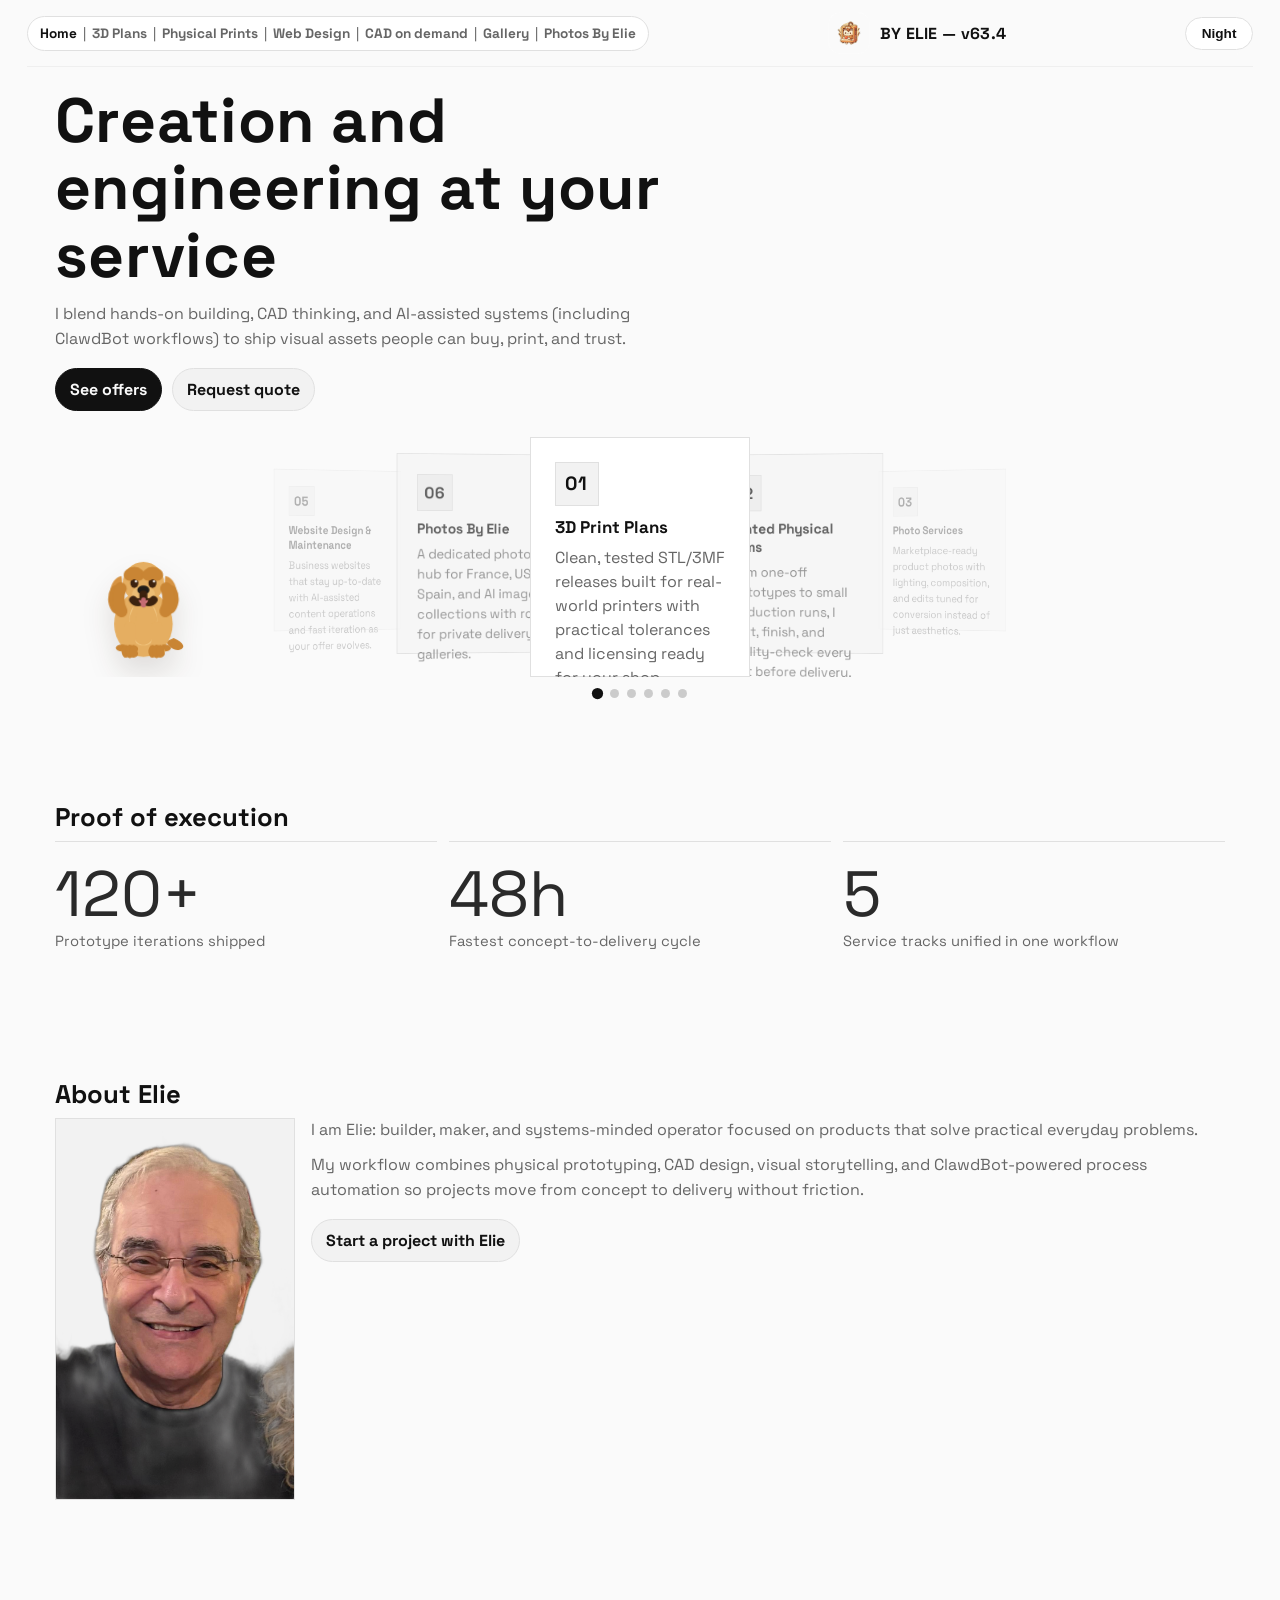
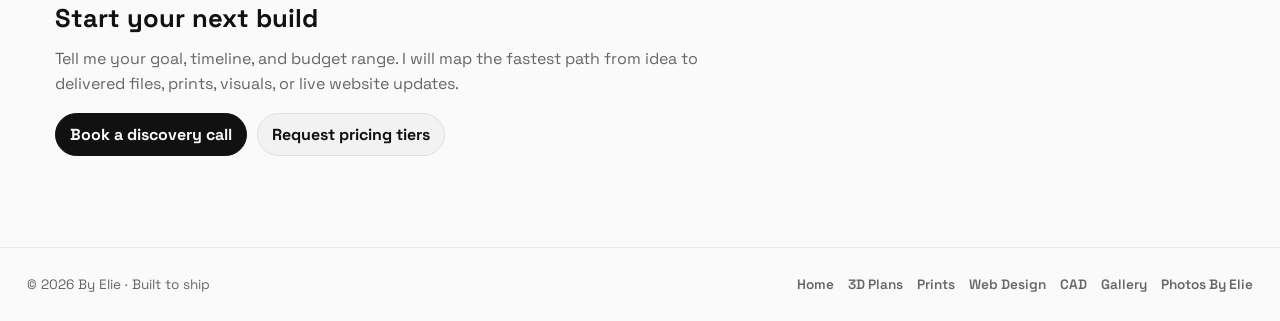
==== commit 1cb1a5f3: "byelie: steady mobile carousel swipes" ====
--- a/index.html
+++ b/index.html
@@ -21,8 +21,8 @@
       } catch {}
     })();
   </script>
-  <link rel="stylesheet" href="./shared.css?v=63.3"/>
-  <link rel="stylesheet" href="./styles.css?v=63.3"/>
+  <link rel="stylesheet" href="./shared.css?v=63.4"/>
+  <link rel="stylesheet" href="./styles.css?v=63.4"/>
   <link rel="preconnect" href="https://fonts.googleapis.com">
   <link rel="preconnect" href="https://fonts.gstatic.com" crossorigin>
   <link href="https://fonts.googleapis.com/css2?family=Space+Grotesk:wght@400;500;600;700;800&display=swap" rel="stylesheet">
@@ -39,7 +39,7 @@
       <a href="./gallery.html">Gallery</a> <span>|</span>
       <a href="https://ec92009.github.io/PhotosByElie/">Photos By Elie</a>
     </nav>
-    <div class="brand"><img class="site-logo" src="./assets/byelie-logo.png" alt="By Elie logo" />BY ELIE — v63.3</div>
+    <div class="brand"><img class="site-logo" src="./assets/byelie-logo.png" alt="By Elie logo" />BY ELIE — v63.4</div>
     <button class="theme-toggle" type="button" data-theme-toggle><span class="mode-light">Night</span><span class="mode-dark">Day</span></button>
   </header>
   <main id="main-content" class="shell">
@@ -450,16 +450,29 @@
       },{passive:false});
 
       let touchStartX=null;
-      offersWrap.addEventListener('touchstart',(e)=>{touchStartX=e.touches[0]?.clientX??null;},{passive:true});
+      let touchStartY=null;
+      let touchHandled=false;
+      offersWrap.addEventListener('touchstart',(e)=>{
+        touchStartX=e.touches[0]?.clientX??null;
+        touchStartY=e.touches[0]?.clientY??null;
+        touchHandled=false;
+      },{passive:true});
       offersWrap.addEventListener('touchstart',(e)=>{
         if(!e.target.closest('[data-spaniel]')) stopSpaniel();
       },{passive:true});
       offersWrap.addEventListener('touchend',(e)=>{
-        if(touchStartX===null) return;
+        if(touchStartX===null || touchStartY===null || touchHandled) return;
         const endX=e.changedTouches[0]?.clientX??touchStartX;
+        const endY=e.changedTouches[0]?.clientY??touchStartY;
         const dx=endX-touchStartX;
-        if(Math.abs(dx)>32) setActive(activeIndex+(dx<0?1:-1));
+        const dy=endY-touchStartY;
+        const horizontalSwipe=Math.abs(dx)>54 && Math.abs(dx)>Math.abs(dy)*1.35;
+        if(horizontalSwipe){
+          touchHandled=true;
+          setActive(activeIndex+(dx<0?1:-1));
+        }
         touchStartX=null;
+        touchStartY=null;
       },{passive:true});
 
       /* Mouse / pointer drag (desktop) */
@@ -467,7 +480,8 @@
       let pointerDragging=false;
       let dragMoved=false;
       offersWrap.addEventListener('pointerdown',(e)=>{
-        if(e.pointerType==='mouse' && e.button!==0) return;
+        if(e.pointerType!=='mouse') return;
+        if(e.button!==0) return;
         if(!e.target.closest('[data-spaniel]')) stopSpaniel();
         pointerStartX=e.clientX;
         pointerDragging=true;
@@ -475,11 +489,13 @@
         offersWrap.classList.add('is-dragging');
       });
       offersWrap.addEventListener('pointermove',(e)=>{
+        if(e.pointerType!=='mouse') return;
         if(!pointerDragging || pointerStartX===null) return;
         const dx=e.clientX-pointerStartX;
         if(Math.abs(dx)>8) dragMoved=true;
       });
       offersWrap.addEventListener('pointerup',(e)=>{
+        if(e.pointerType!=='mouse') return;
         if(!pointerDragging || pointerStartX===null) return;
         const dx=e.clientX-pointerStartX;
         if(Math.abs(dx)>28) setActive(activeIndex+(dx<0?1:-1));
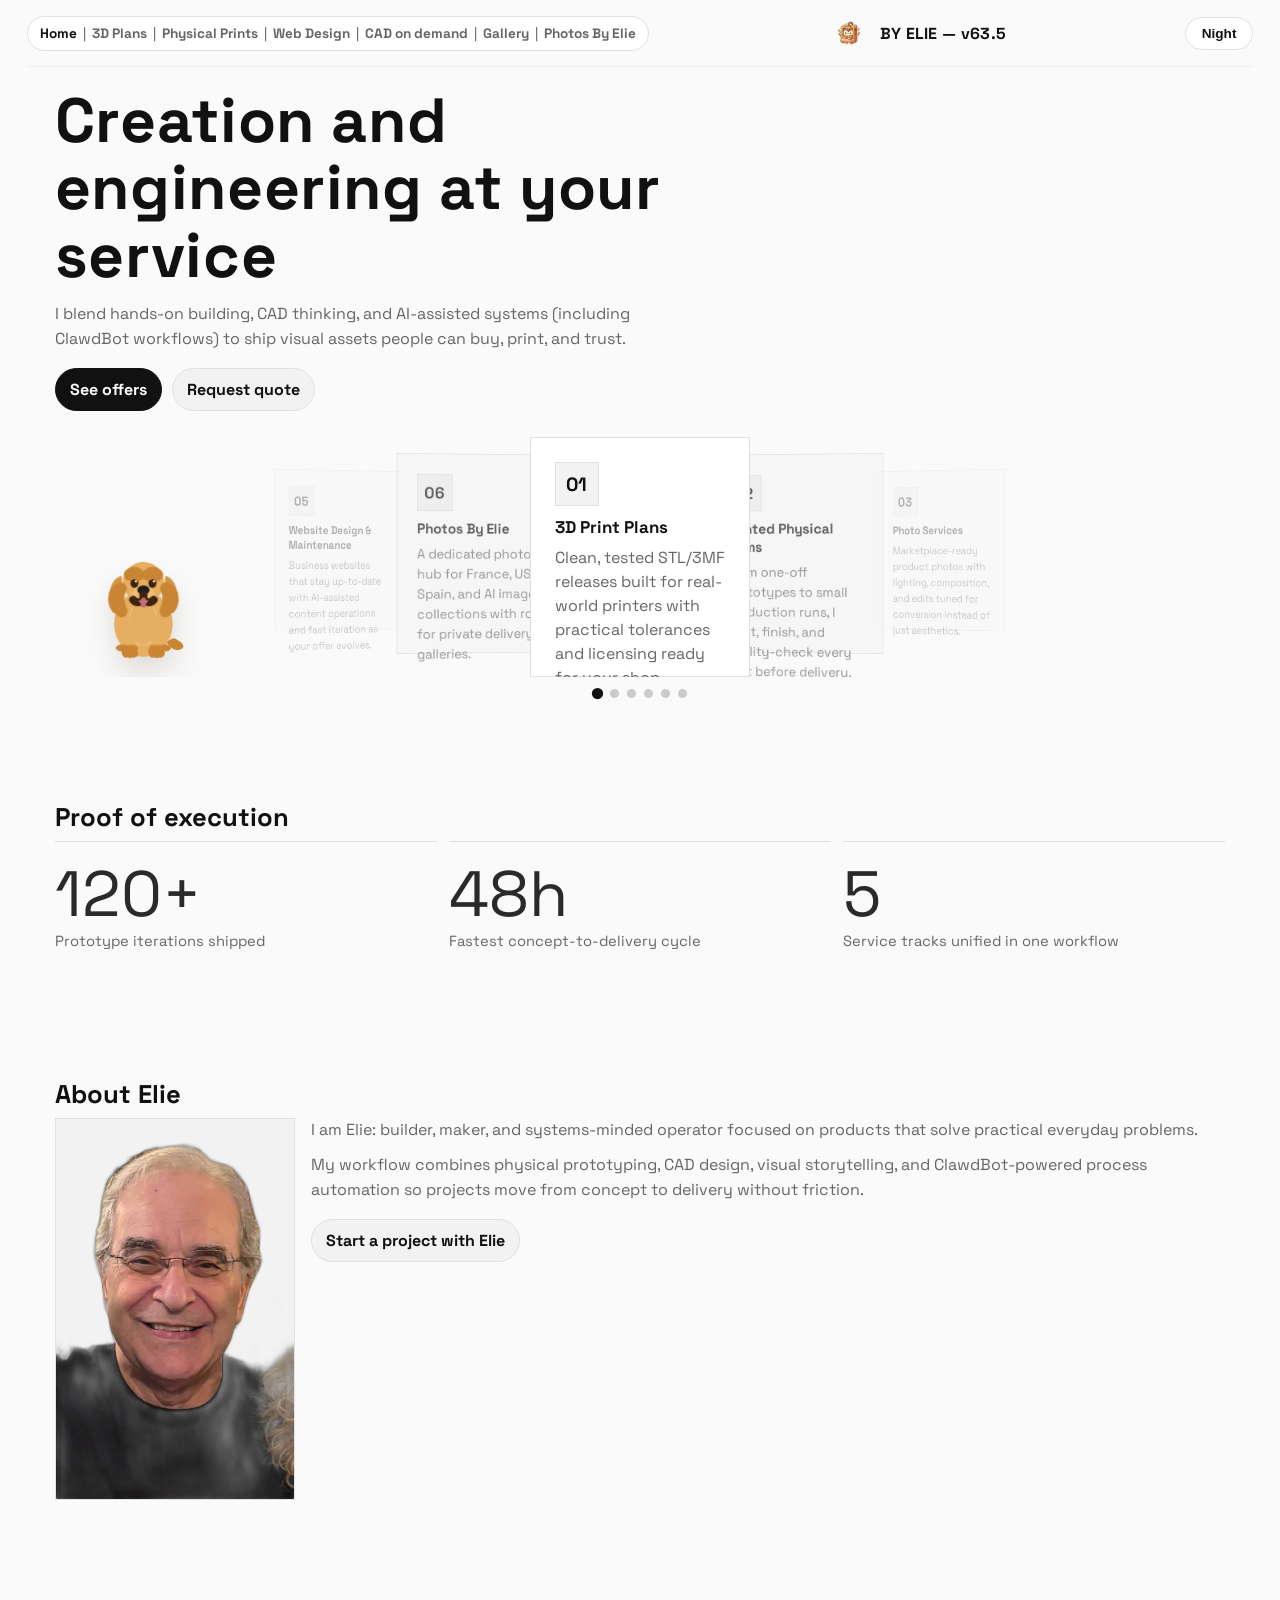
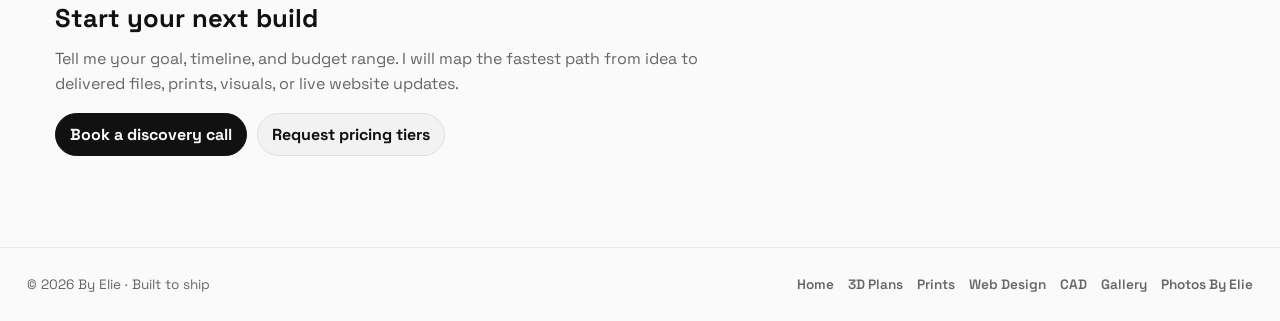
==== commit 72c2bce1: "byelie: polish offer navigation" ====
--- a/index.html
+++ b/index.html
@@ -21,8 +21,8 @@
       } catch {}
     })();
   </script>
-  <link rel="stylesheet" href="./shared.css?v=63.4"/>
-  <link rel="stylesheet" href="./styles.css?v=63.4"/>
+  <link rel="stylesheet" href="./shared.css?v=63.5"/>
+  <link rel="stylesheet" href="./styles.css?v=63.5"/>
   <link rel="preconnect" href="https://fonts.googleapis.com">
   <link rel="preconnect" href="https://fonts.gstatic.com" crossorigin>
   <link href="https://fonts.googleapis.com/css2?family=Space+Grotesk:wght@400;500;600;700;800&display=swap" rel="stylesheet">
@@ -39,7 +39,7 @@
       <a href="./gallery.html">Gallery</a> <span>|</span>
       <a href="https://ec92009.github.io/PhotosByElie/">Photos By Elie</a>
     </nav>
-    <div class="brand"><img class="site-logo" src="./assets/byelie-logo.png" alt="By Elie logo" />BY ELIE — v63.4</div>
+    <div class="brand"><img class="site-logo" src="./assets/byelie-logo.png" alt="By Elie logo" />BY ELIE — v63.5</div>
     <button class="theme-toggle" type="button" data-theme-toggle><span class="mode-light">Night</span><span class="mode-dark">Day</span></button>
   </header>
   <main id="main-content" class="shell">
@@ -54,12 +54,12 @@
     <section id="offers" class="panel carousel" aria-label="Offerings carousel">
       <div class="carousel-wrap" data-offers-wrap tabindex="0">
         <div class="carousel-track" data-offers-track>
-          <article class="card carousel-item" data-offer-item data-href="./plans.html"><div class="service-logo" aria-hidden="true">01</div><h3>3D Print Plans</h3><p>Clean, tested STL/3MF releases built for real-world printers with practical tolerances and licensing ready for your shop.</p></article>
-          <article class="card carousel-item" data-offer-item data-href="./prints.html"><div class="service-logo" aria-hidden="true">02</div><h3>Printed Physical Items</h3><p>From one-off prototypes to small production runs, I print, finish, and quality-check every part before delivery.</p></article>
-          <article class="card carousel-item" data-offer-item data-href="./gallery.html"><div class="service-logo" aria-hidden="true">03</div><h3>Photo Services</h3><p>Marketplace-ready product photos with lighting, composition, and edits tuned for conversion instead of just aesthetics.</p></article>
-          <article class="card carousel-item" data-offer-item data-href="./cad-design.html"><div class="service-logo" aria-hidden="true">04</div><h3>CAD on demand</h3><p>Idea-to-file modeling with revision loops, printability checks, and exports your manufacturer or printer can use immediately.</p></article>
-          <article class="card carousel-item" data-offer-item data-href="./web-design.html"><div class="service-logo" aria-hidden="true">05</div><h3>Website Design & Maintenance</h3><p>Business websites that stay up-to-date with AI-assisted content operations and fast iteration as your offer evolves.</p></article>
-          <article class="card carousel-item" data-offer-item data-href="https://ec92009.github.io/PhotosByElie/"><div class="service-logo" aria-hidden="true">06</div><h3>Photos By Elie</h3><p>A dedicated photo hub for France, USA, Spain, and AI image collections with room for private delivery galleries.</p></article>
+          <a class="card carousel-item" data-offer-item href="./plans.html"><div class="service-logo" aria-hidden="true">01</div><h3>3D Print Plans</h3><p>Clean, tested STL/3MF releases built for real-world printers with practical tolerances and licensing ready for your shop.</p></a>
+          <a class="card carousel-item" data-offer-item href="./prints.html"><div class="service-logo" aria-hidden="true">02</div><h3>Printed Physical Items</h3><p>From one-off prototypes to small production runs, I print, finish, and quality-check every part before delivery.</p></a>
+          <a class="card carousel-item" data-offer-item href="./gallery.html"><div class="service-logo" aria-hidden="true">03</div><h3>Photo Services</h3><p>Marketplace-ready product photos with lighting, composition, and edits tuned for conversion instead of just aesthetics.</p></a>
+          <a class="card carousel-item" data-offer-item href="./cad-design.html"><div class="service-logo" aria-hidden="true">04</div><h3>CAD on demand</h3><p>Idea-to-file modeling with revision loops, printability checks, and exports your manufacturer or printer can use immediately.</p></a>
+          <a class="card carousel-item" data-offer-item href="./web-design.html"><div class="service-logo" aria-hidden="true">05</div><h3>Website Design & Maintenance</h3><p>Business websites that stay up-to-date with AI-assisted content operations and fast iteration as your offer evolves.</p></a>
+          <a class="card carousel-item" data-offer-item href="https://ec92009.github.io/PhotosByElie/"><div class="service-logo" aria-hidden="true">06</div><h3>Photos By Elie</h3><p>A dedicated photo hub for France, USA, Spain, and AI image collections with room for private delivery galleries.</p></a>
         </div>
         <div class="carousel-companion" data-spaniel data-state="sleeping" data-sleep-pose="false" aria-hidden="true">
           <svg class="spaniel-figure awake-pose" viewBox="0 0 1024 1024" role="presentation" focusable="false" aria-hidden="true">
@@ -285,6 +285,7 @@
           item.style.opacity=abs>p.maxDepth?'0':String(Math.max(p.minOpacity,1-abs*.34));
           item.style.zIndex=String(40-abs*10);
           item.classList.toggle('is-active',off===0);
+          if(item.matches('a[href]')) item.tabIndex=off===0?0:-1;
         });
         updateDots();
       };
@@ -516,7 +517,7 @@
 
       offerItems.forEach((item, index)=>{
         item.addEventListener('click',(e)=>{
-          if(dragMoved) return;
+          if(dragMoved){e.preventDefault();return;}
           const off=relOffset(index);
           if(off !== 0) {
             e.preventDefault();
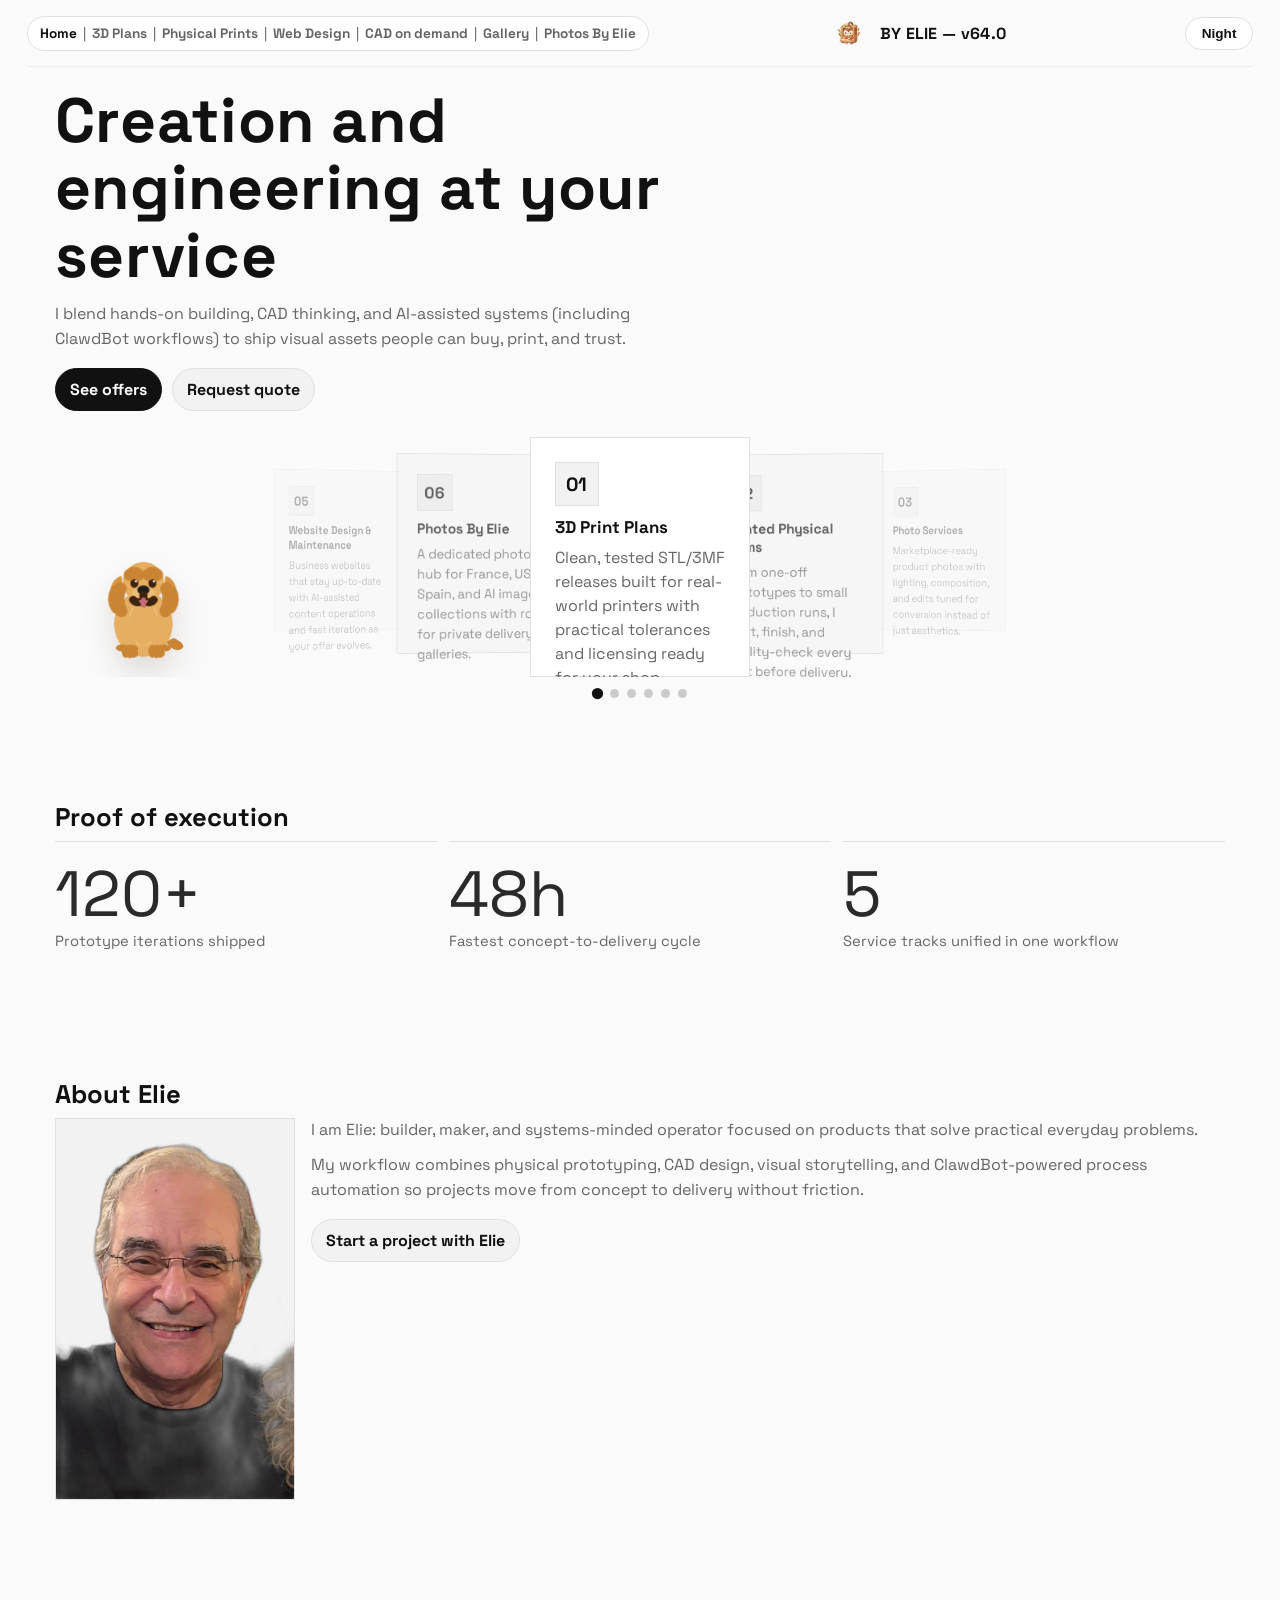
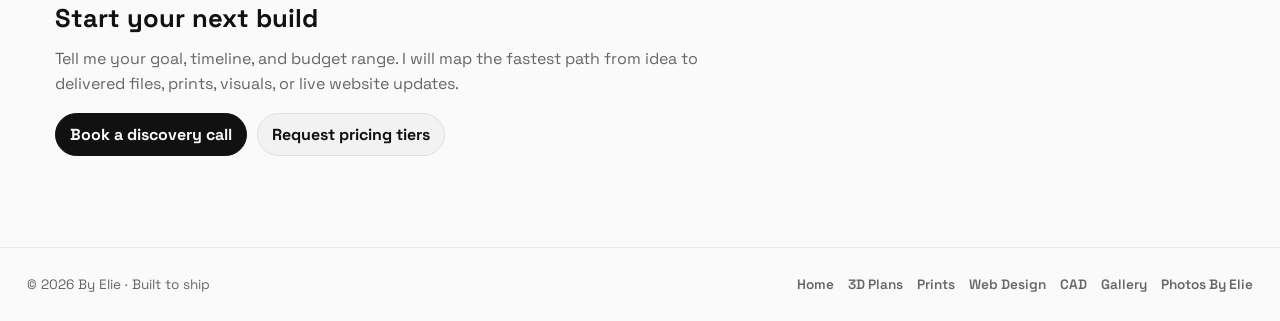
==== commit f66d0746: "byelie: remove carousel arrow hooks" ====
--- a/index.html
+++ b/index.html
@@ -21,8 +21,8 @@
       } catch {}
     })();
   </script>
-  <link rel="stylesheet" href="./shared.css?v=63.5"/>
-  <link rel="stylesheet" href="./styles.css?v=63.5"/>
+  <link rel="stylesheet" href="./shared.css?v=64.0"/>
+  <link rel="stylesheet" href="./styles.css?v=64.0"/>
   <link rel="preconnect" href="https://fonts.googleapis.com">
   <link rel="preconnect" href="https://fonts.gstatic.com" crossorigin>
   <link href="https://fonts.googleapis.com/css2?family=Space+Grotesk:wght@400;500;600;700;800&display=swap" rel="stylesheet">
@@ -39,7 +39,7 @@
       <a href="./gallery.html">Gallery</a> <span>|</span>
       <a href="https://ec92009.github.io/PhotosByElie/">Photos By Elie</a>
     </nav>
-    <div class="brand"><img class="site-logo" src="./assets/byelie-logo.png" alt="By Elie logo" />BY ELIE — v63.5</div>
+    <div class="brand"><img class="site-logo" src="./assets/byelie-logo.png" alt="By Elie logo" />BY ELIE — v64.0</div>
     <button class="theme-toggle" type="button" data-theme-toggle><span class="mode-light">Night</span><span class="mode-dark">Day</span></button>
   </header>
   <main id="main-content" class="shell">
@@ -206,8 +206,6 @@
     const offersTrack=document.querySelector('[data-offers-track]');
     const offerItems=Array.from(document.querySelectorAll('[data-offer-item]'));
     const offersDots=document.querySelector('[data-offers-dots]');
-    const prevBtn=document.querySelector('[data-offers-prev]');
-    const nextBtn=document.querySelector('[data-offers-next]');
     const spaniel=document.querySelector('[data-spaniel]');
     const spanielSleepText=spaniel?.querySelector('.spaniel-z');
 
@@ -375,9 +373,6 @@
         });
       }
 
-      prevBtn?.addEventListener('click',()=>setActive(activeIndex-1));
-      nextBtn?.addEventListener('click',()=>setActive(activeIndex+1));
-
       /* Keyboard navigation */
       offersWrap.addEventListener('keydown',(e)=>{
         if(e.key==='ArrowLeft'){e.preventDefault();setActive(activeIndex-1);}
--- a/shared.css
+++ b/shared.css
@@ -76,18 +76,6 @@
 .btn.secondary{background:var(--surface-2);color:var(--text)}
 .btn:hover{transform:translateY(-1px);box-shadow:0 10px 22px rgba(0,0,0,.15)}
 .grid{display:grid;gap:12px;grid-template-columns:repeat(2,1fr)}
-.carousel-btn{
-  display:inline-flex;align-items:center;justify-content:center;
-  width:36px;height:36px;padding:0;
-  border-radius:999px;
-  border:1px solid var(--line);
-  background:var(--surface);
-  color:var(--text);
-  font-size:1.1rem;
-  cursor:pointer;
-  transition:transform .14s ease,background-color .14s ease,box-shadow .14s ease;
-}
-.carousel-btn:hover{background:var(--surface-2);transform:translateY(-1px);box-shadow:0 4px 14px rgba(0,0,0,.14)}
 .carousel-wrap{
   position:relative;
   overflow-x:auto;
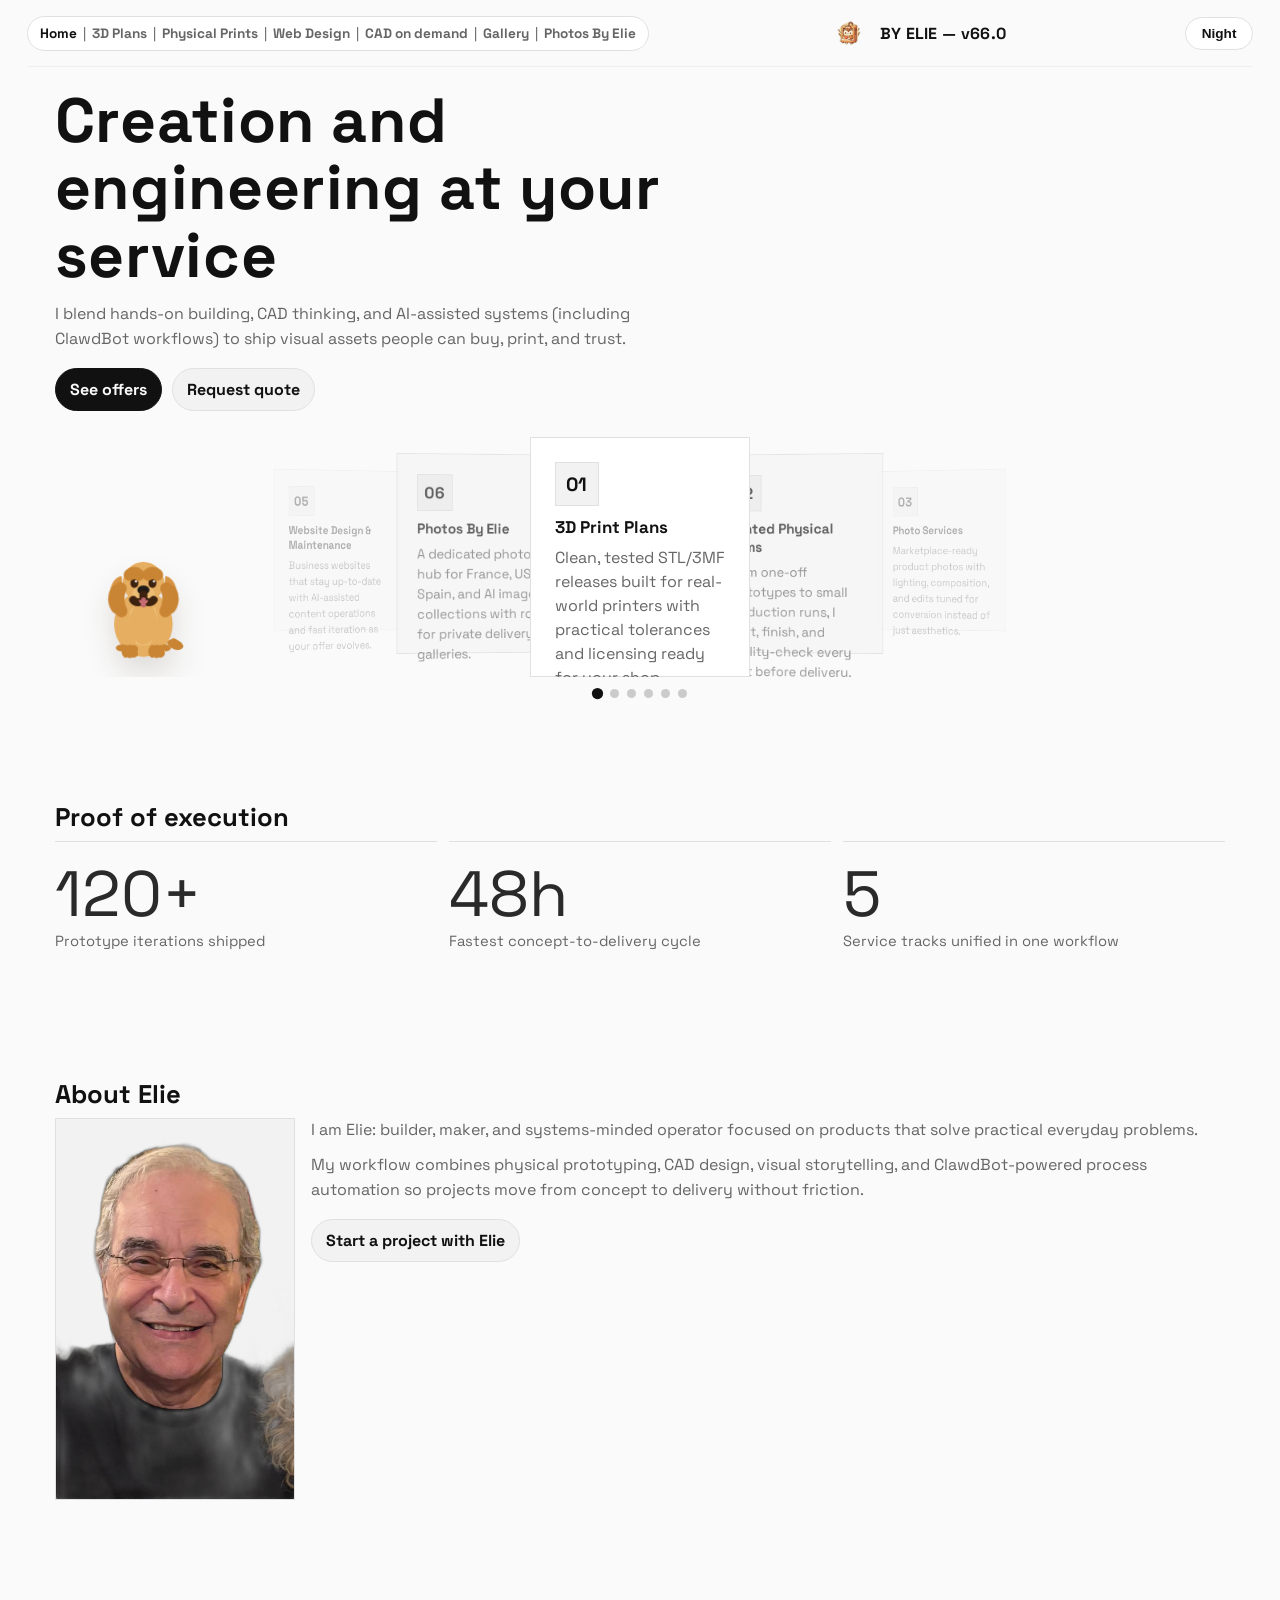
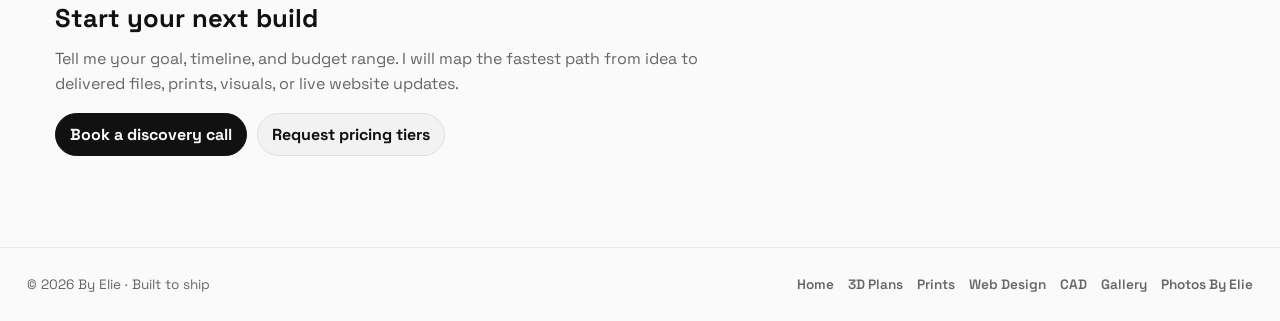
==== commit b7b95450: "byelie: prioritize review todo and add maintenance checks" ====
--- a/index.html
+++ b/index.html
@@ -21,8 +21,8 @@
       } catch {}
     })();
   </script>
-  <link rel="stylesheet" href="./shared.css?v=64.0"/>
-  <link rel="stylesheet" href="./styles.css?v=64.0"/>
+  <link rel="stylesheet" href="./shared.css?v=66.0"/>
+  <link rel="stylesheet" href="./styles.css?v=66.0"/>
   <link rel="preconnect" href="https://fonts.googleapis.com">
   <link rel="preconnect" href="https://fonts.gstatic.com" crossorigin>
   <link href="https://fonts.googleapis.com/css2?family=Space+Grotesk:wght@400;500;600;700;800&display=swap" rel="stylesheet">
@@ -39,7 +39,7 @@
       <a href="./gallery.html">Gallery</a> <span>|</span>
       <a href="https://ec92009.github.io/PhotosByElie/">Photos By Elie</a>
     </nav>
-    <div class="brand"><img class="site-logo" src="./assets/byelie-logo.png" alt="By Elie logo" />BY ELIE — v64.0</div>
+    <div class="brand"><img class="site-logo" src="./assets/byelie-logo.png" alt="By Elie logo" />BY ELIE — v66.0</div>
     <button class="theme-toggle" type="button" data-theme-toggle><span class="mode-light">Night</span><span class="mode-dark">Day</span></button>
   </header>
   <main id="main-content" class="shell">
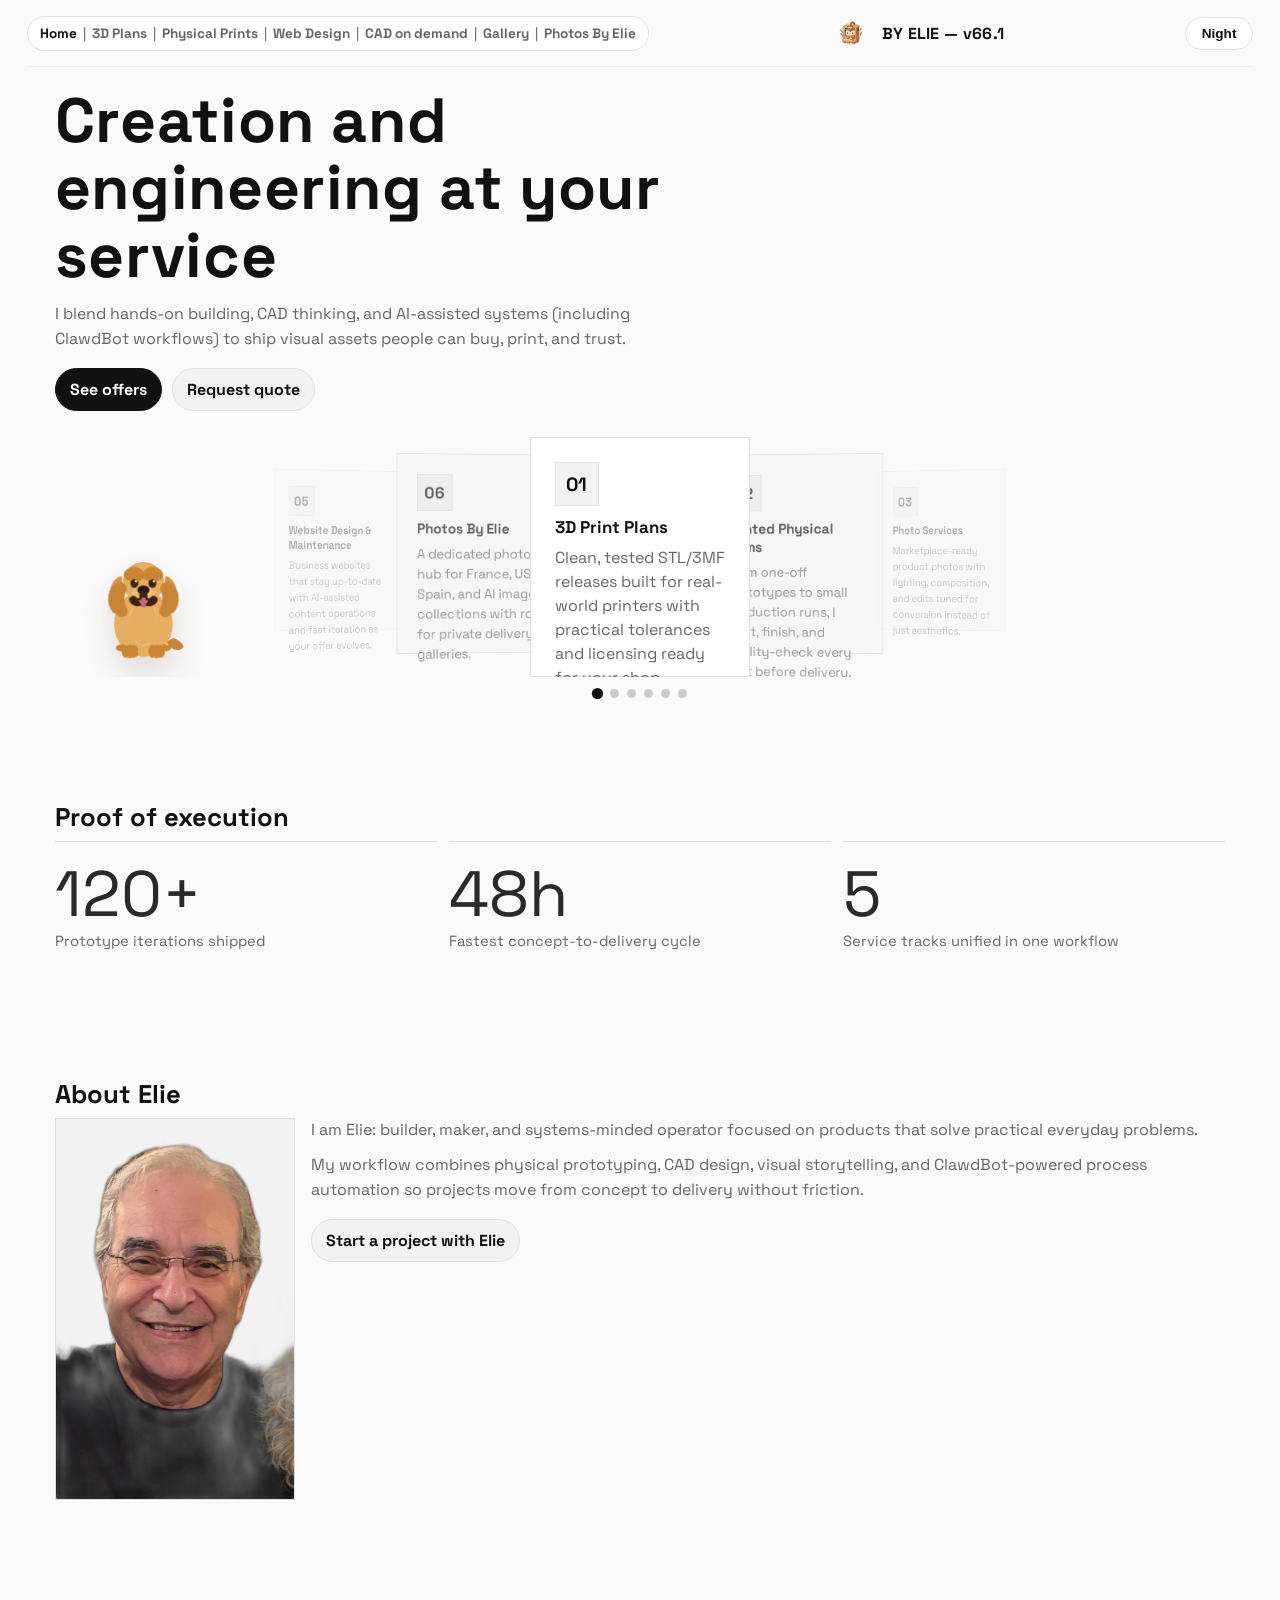
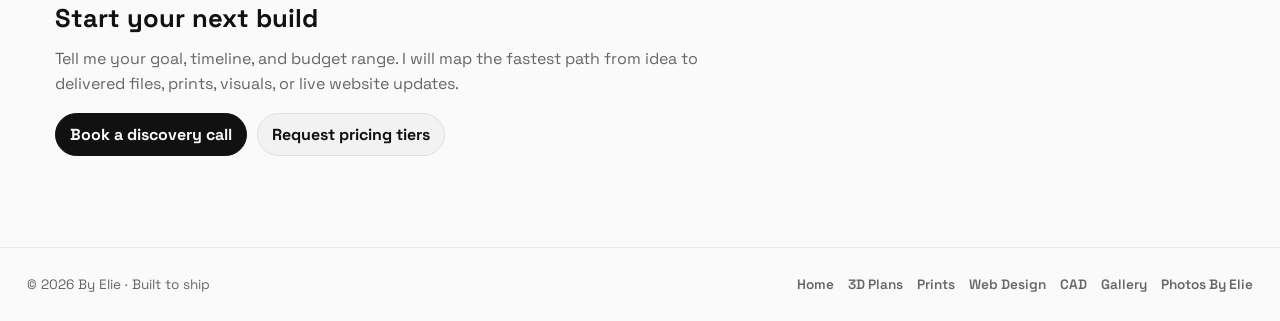
==== commit a04fe448: "byelie: generate shared page shell" ====
--- a/index.html
+++ b/index.html
@@ -21,8 +21,8 @@
       } catch {}
     })();
   </script>
-  <link rel="stylesheet" href="./shared.css?v=66.0"/>
-  <link rel="stylesheet" href="./styles.css?v=66.0"/>
+  <link rel="stylesheet" href="./shared.css?v=66.1"/>
+  <link rel="stylesheet" href="./styles.css?v=66.1"/>
   <link rel="preconnect" href="https://fonts.googleapis.com">
   <link rel="preconnect" href="https://fonts.gstatic.com" crossorigin>
   <link href="https://fonts.googleapis.com/css2?family=Space+Grotesk:wght@400;500;600;700;800&display=swap" rel="stylesheet">
@@ -39,7 +39,7 @@
       <a href="./gallery.html">Gallery</a> <span>|</span>
       <a href="https://ec92009.github.io/PhotosByElie/">Photos By Elie</a>
     </nav>
-    <div class="brand"><img class="site-logo" src="./assets/byelie-logo.png" alt="By Elie logo" />BY ELIE — v66.0</div>
+    <div class="brand"><img class="site-logo" src="./assets/byelie-logo.png" alt="By Elie logo" />BY ELIE — v66.1</div>
     <button class="theme-toggle" type="button" data-theme-toggle><span class="mode-light">Night</span><span class="mode-dark">Day</span></button>
   </header>
   <main id="main-content" class="shell">
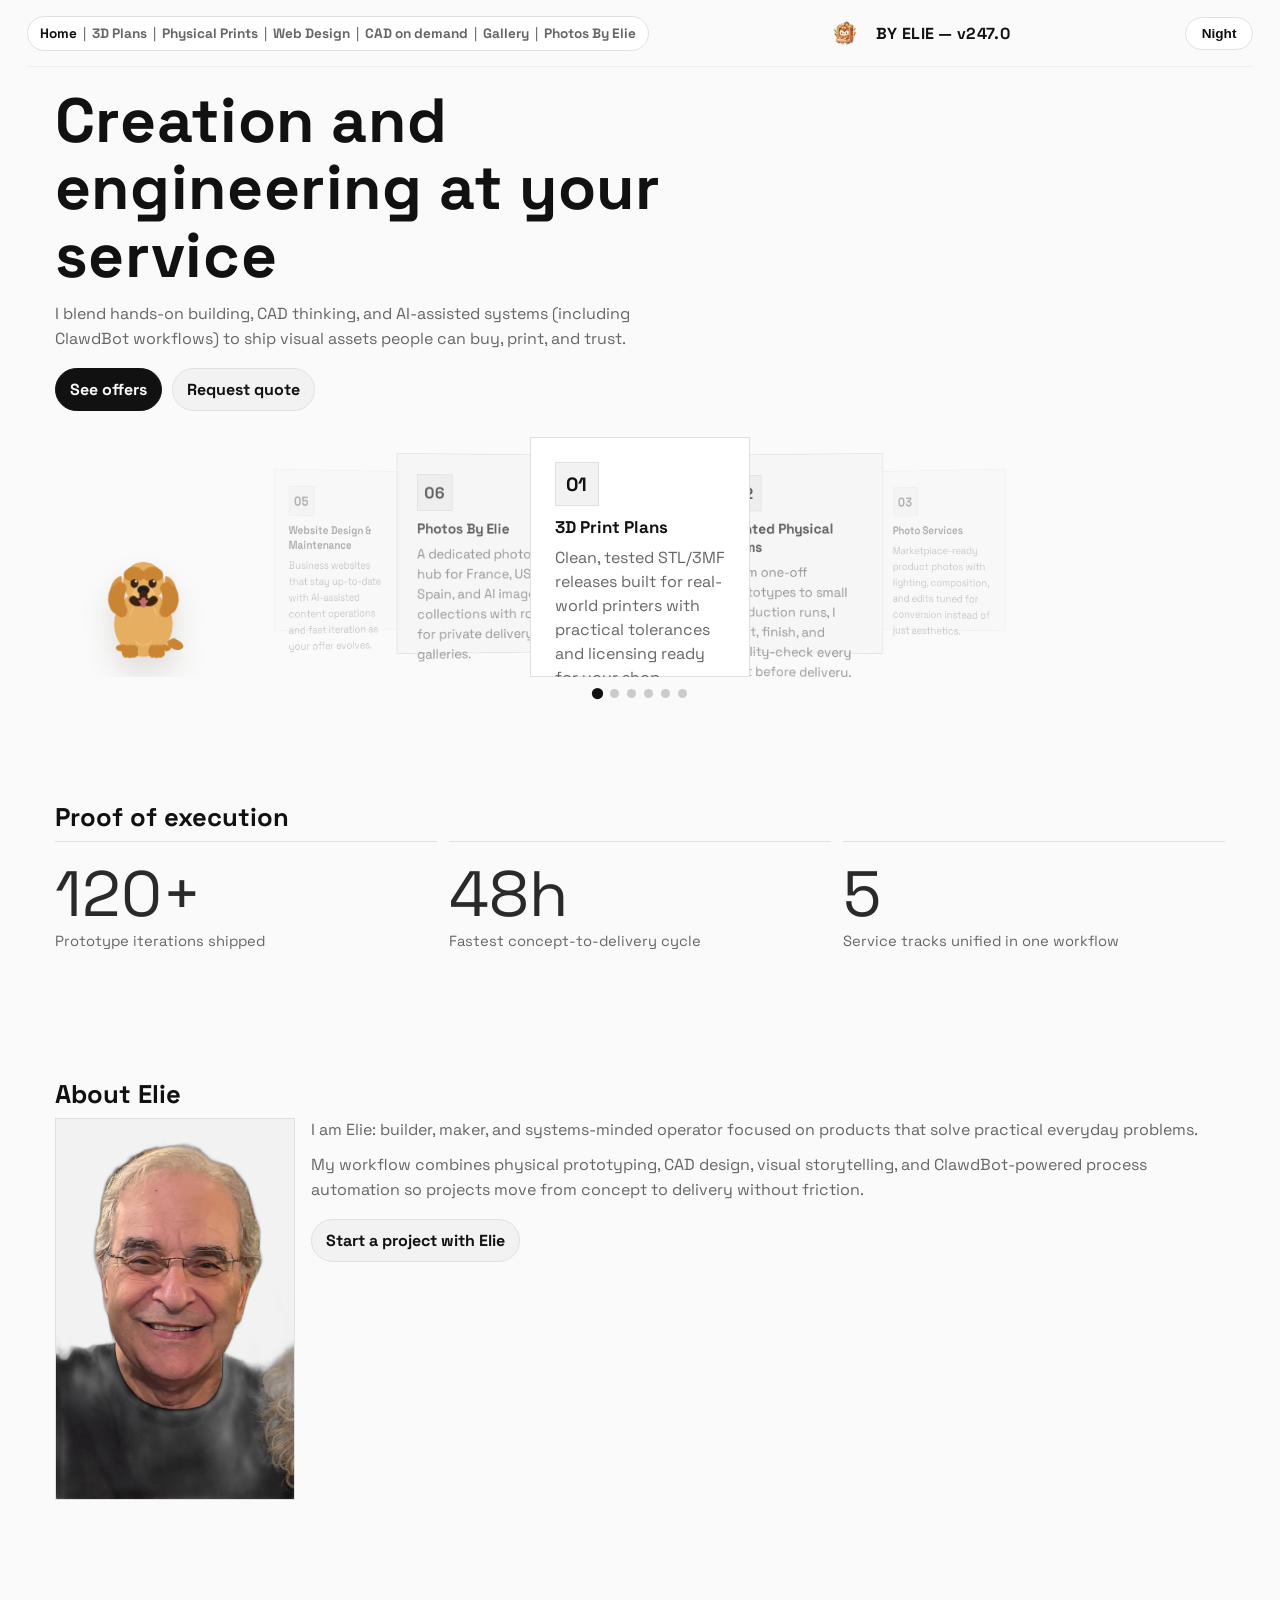
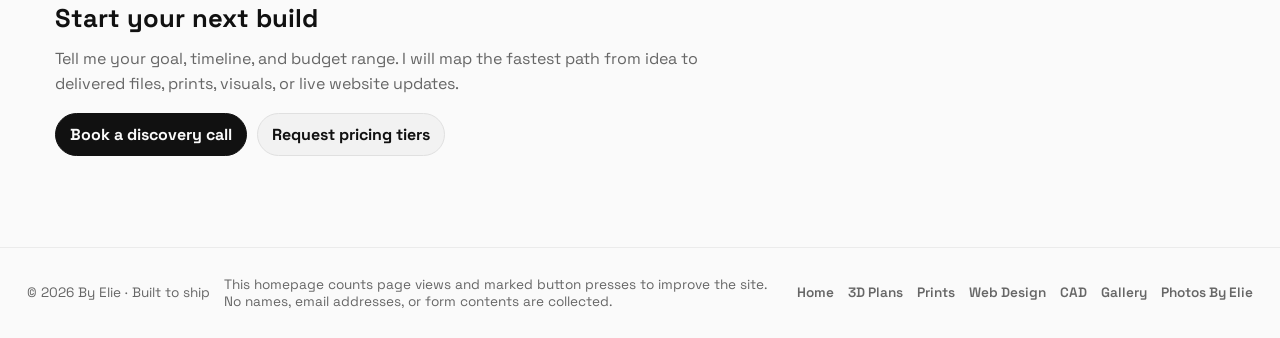
==== commit 4be59ea2: "byelie: add WST homepage monitoring pilot" ====
--- a/index.html
+++ b/index.html
@@ -21,8 +21,8 @@
       } catch {}
     })();
   </script>
-  <link rel="stylesheet" href="./shared.css?v=66.1"/>
-  <link rel="stylesheet" href="./styles.css?v=66.1"/>
+  <link rel="stylesheet" href="./shared.css?v=247.0"/>
+  <link rel="stylesheet" href="./styles.css?v=247.0"/>
   <link rel="preconnect" href="https://fonts.googleapis.com">
   <link rel="preconnect" href="https://fonts.gstatic.com" crossorigin>
   <link href="https://fonts.googleapis.com/css2?family=Space+Grotesk:wght@400;500;600;700;800&display=swap" rel="stylesheet">
@@ -39,7 +39,7 @@
       <a href="./gallery.html">Gallery</a> <span>|</span>
       <a href="https://ec92009.github.io/PhotosByElie/">Photos By Elie</a>
     </nav>
-    <div class="brand"><img class="site-logo" src="./assets/byelie-logo.png" alt="By Elie logo" />BY ELIE — v66.1</div>
+    <div class="brand"><img class="site-logo" src="./assets/byelie-logo.png" alt="By Elie logo" />BY ELIE — v247.0</div>
     <button class="theme-toggle" type="button" data-theme-toggle><span class="mode-light">Night</span><span class="mode-dark">Day</span></button>
   </header>
   <main id="main-content" class="shell">
@@ -47,19 +47,19 @@
       <h1>Creation and engineering at your service</h1>
       <p class="lead">I blend hands-on building, CAD thinking, and AI-assisted systems (including ClawdBot workflows) to ship visual assets people can buy, print, and trust.</p>
       <div class="cta">
-        <a class="btn primary" href="#offers">See offers</a>
-        <a class="btn secondary" href="#contact">Request quote</a>
+        <a class="btn primary" href="#offers" data-wst-cta="offers_overview">See offers</a>
+        <a class="btn secondary" href="#contact" data-wst-cta="quote_primary">Request quote</a>
       </div>
     </section>
     <section id="offers" class="panel carousel" aria-label="Offerings carousel">
       <div class="carousel-wrap" data-offers-wrap tabindex="0">
         <div class="carousel-track" data-offers-track>
-          <a class="card carousel-item" data-offer-item href="./plans.html"><div class="service-logo" aria-hidden="true">01</div><h3>3D Print Plans</h3><p>Clean, tested STL/3MF releases built for real-world printers with practical tolerances and licensing ready for your shop.</p></a>
-          <a class="card carousel-item" data-offer-item href="./prints.html"><div class="service-logo" aria-hidden="true">02</div><h3>Printed Physical Items</h3><p>From one-off prototypes to small production runs, I print, finish, and quality-check every part before delivery.</p></a>
-          <a class="card carousel-item" data-offer-item href="./gallery.html"><div class="service-logo" aria-hidden="true">03</div><h3>Photo Services</h3><p>Marketplace-ready product photos with lighting, composition, and edits tuned for conversion instead of just aesthetics.</p></a>
-          <a class="card carousel-item" data-offer-item href="./cad-design.html"><div class="service-logo" aria-hidden="true">04</div><h3>CAD on demand</h3><p>Idea-to-file modeling with revision loops, printability checks, and exports your manufacturer or printer can use immediately.</p></a>
-          <a class="card carousel-item" data-offer-item href="./web-design.html"><div class="service-logo" aria-hidden="true">05</div><h3>Website Design & Maintenance</h3><p>Business websites that stay up-to-date with AI-assisted content operations and fast iteration as your offer evolves.</p></a>
-          <a class="card carousel-item" data-offer-item href="https://ec92009.github.io/PhotosByElie/"><div class="service-logo" aria-hidden="true">06</div><h3>Photos By Elie</h3><p>A dedicated photo hub for France, USA, Spain, and AI image collections with room for private delivery galleries.</p></a>
+          <a class="card carousel-item" data-offer-item data-wst-cta="offer_plans" href="./plans.html"><div class="service-logo" aria-hidden="true">01</div><h3>3D Print Plans</h3><p>Clean, tested STL/3MF releases built for real-world printers with practical tolerances and licensing ready for your shop.</p></a>
+          <a class="card carousel-item" data-offer-item data-wst-cta="offer_prints" href="./prints.html"><div class="service-logo" aria-hidden="true">02</div><h3>Printed Physical Items</h3><p>From one-off prototypes to small production runs, I print, finish, and quality-check every part before delivery.</p></a>
+          <a class="card carousel-item" data-offer-item data-wst-cta="offer_gallery" href="./gallery.html"><div class="service-logo" aria-hidden="true">03</div><h3>Photo Services</h3><p>Marketplace-ready product photos with lighting, composition, and edits tuned for conversion instead of just aesthetics.</p></a>
+          <a class="card carousel-item" data-offer-item data-wst-cta="offer_cad" href="./cad-design.html"><div class="service-logo" aria-hidden="true">04</div><h3>CAD on demand</h3><p>Idea-to-file modeling with revision loops, printability checks, and exports your manufacturer or printer can use immediately.</p></a>
+          <a class="card carousel-item" data-offer-item data-wst-cta="offer_web_design" href="./web-design.html"><div class="service-logo" aria-hidden="true">05</div><h3>Website Design & Maintenance</h3><p>Business websites that stay up-to-date with AI-assisted content operations and fast iteration as your offer evolves.</p></a>
+          <a class="card carousel-item" data-offer-item data-wst-cta="offer_photos" href="https://ec92009.github.io/PhotosByElie/"><div class="service-logo" aria-hidden="true">06</div><h3>Photos By Elie</h3><p>A dedicated photo hub for France, USA, Spain, and AI image collections with room for private delivery galleries.</p></a>
         </div>
         <div class="carousel-companion" data-spaniel data-state="sleeping" data-sleep-pose="false" aria-hidden="true">
           <svg class="spaniel-figure awake-pose" viewBox="0 0 1024 1024" role="presentation" focusable="false" aria-hidden="true">
@@ -169,19 +169,20 @@
         <div class="about-text">
           <p>I am Elie: builder, maker, and systems-minded operator focused on products that solve practical everyday problems.</p>
           <p>My workflow combines physical prototyping, CAD design, visual storytelling, and ClawdBot-powered process automation so projects move from concept to delivery without friction.</p>
-          <div class="cta"><a class="btn secondary" href="#contact">Start a project with Elie</a></div>
+          <div class="cta"><a class="btn secondary" href="#contact" data-wst-cta="project_start">Start a project with Elie</a></div>
         </div>
       </div>
     </section>
     <section class="panel" id="contact">
       <h2>Start your next build</h2>
       <p class="lead">Tell me your goal, timeline, and budget range. I will map the fastest path from idea to delivered files, prints, visuals, or live website updates.</p>
-      <div class="cta"><a class="btn primary" href="mailto:">Book a discovery call</a><a class="btn secondary" href="./plans.html">Request pricing tiers</a></div>
+      <div class="cta"><a class="btn primary" href="mailto:" data-wst-cta="discovery_call">Book a discovery call</a><a class="btn secondary" href="./plans.html" data-wst-cta="pricing_tiers">Request pricing tiers</a></div>
     </section>
   </main>
   <footer class="site-footer">
     <div class="shell">
       <p class="footer-note">© 2026 By Elie &middot; Built to ship</p>
+      <p class="footer-note analytics-note">This homepage counts page views and marked button presses to improve the site. No names, email addresses, or form contents are collected.</p>
       <nav class="footer-nav" aria-label="Footer navigation">
         <a href="./">Home</a>
         <a href="./plans.html">3D Plans</a>
@@ -563,4 +564,5 @@
       metricEls.forEach((el)=>io.observe(el));
     }
   </script>
+  <script defer src="./assets/wst-beacon.js" data-wst-enabled="true" data-wst-endpoint="https://web-signals-collector.ec92009.workers.dev/v1/events" data-wst-site="byelie" data-wst-environment="production" data-wst-consent="not_required" data-wst-sessionless="true"></script>
 </body></html>
--- a/shared.css
+++ b/shared.css
@@ -305,6 +305,7 @@
   padding-bottom:clamp(14px,2.2dvh,24px);
 }
 .footer-note{font-size:.85rem;color:var(--muted);margin:0}
+.analytics-note{max-width:62ch}
 .site-footer{
   border-top:1px solid color-mix(in srgb,var(--line) 55%,transparent);
   padding:28px 0;
